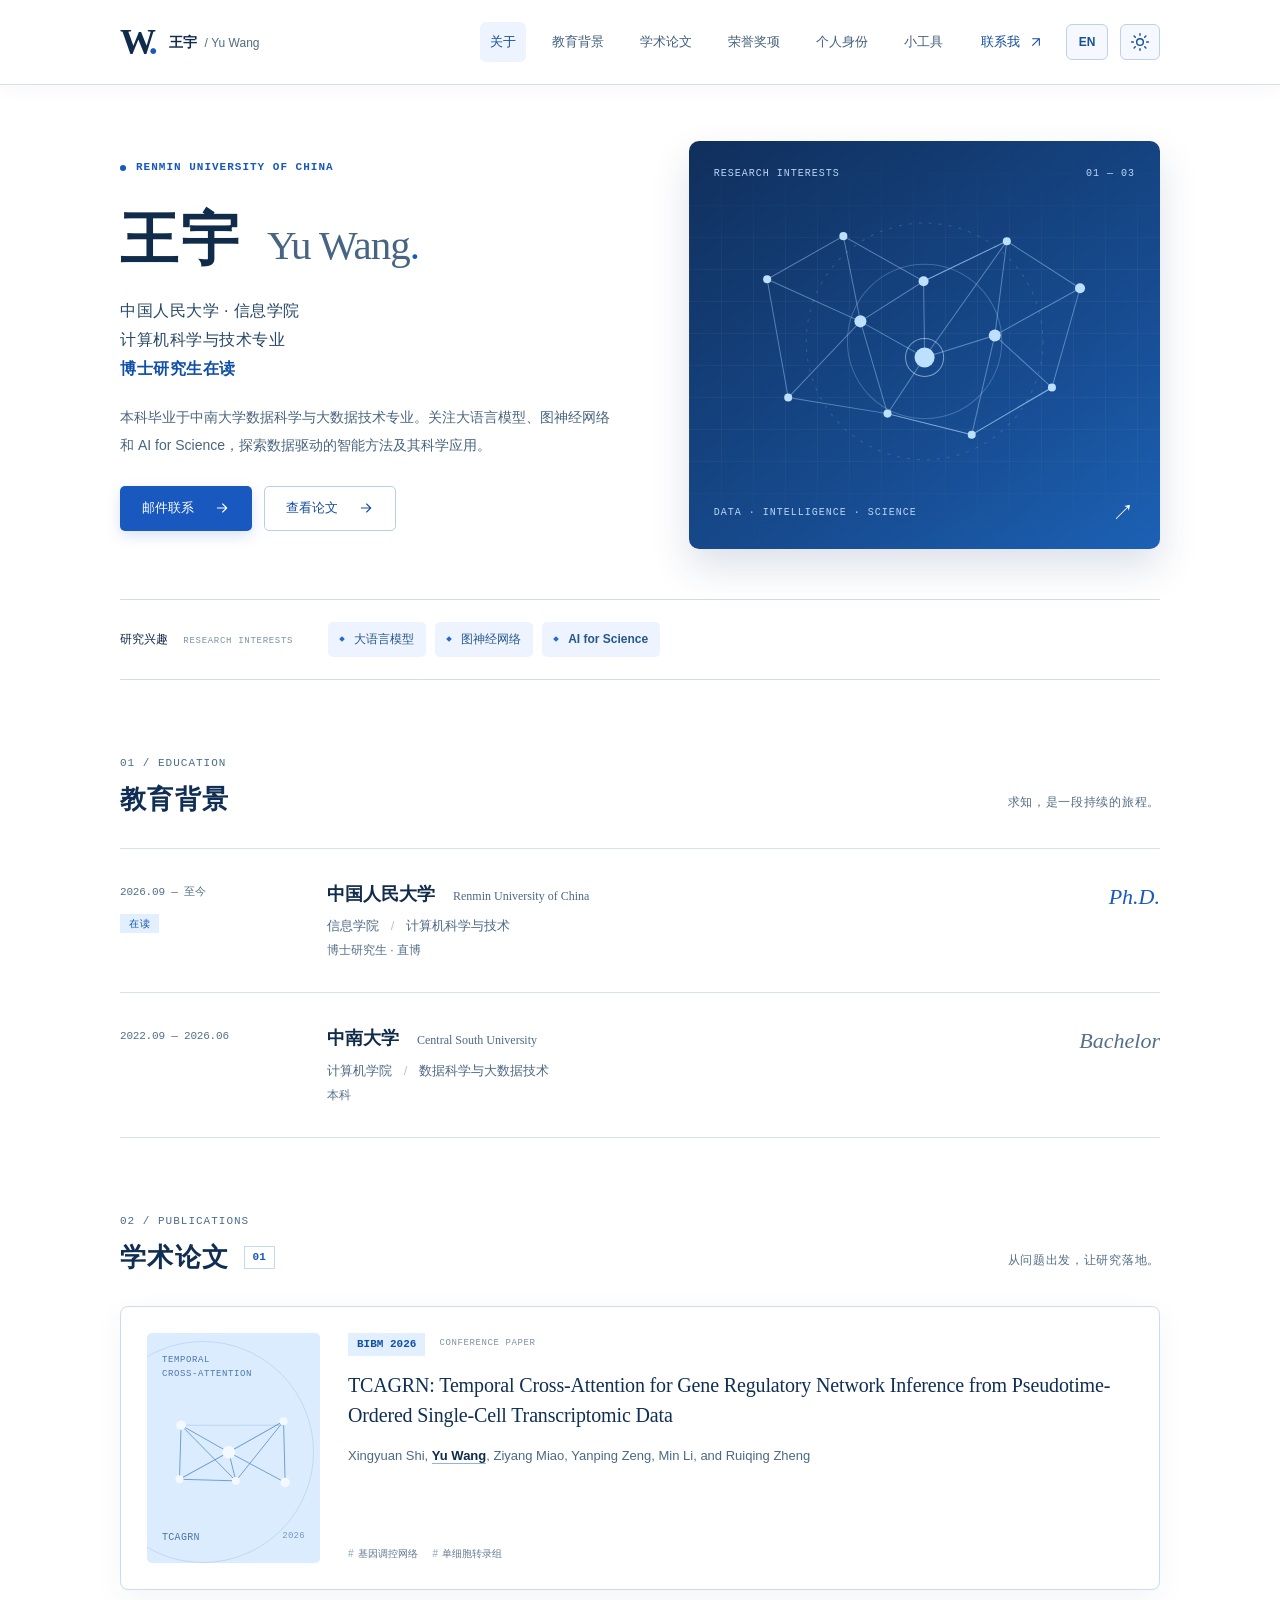
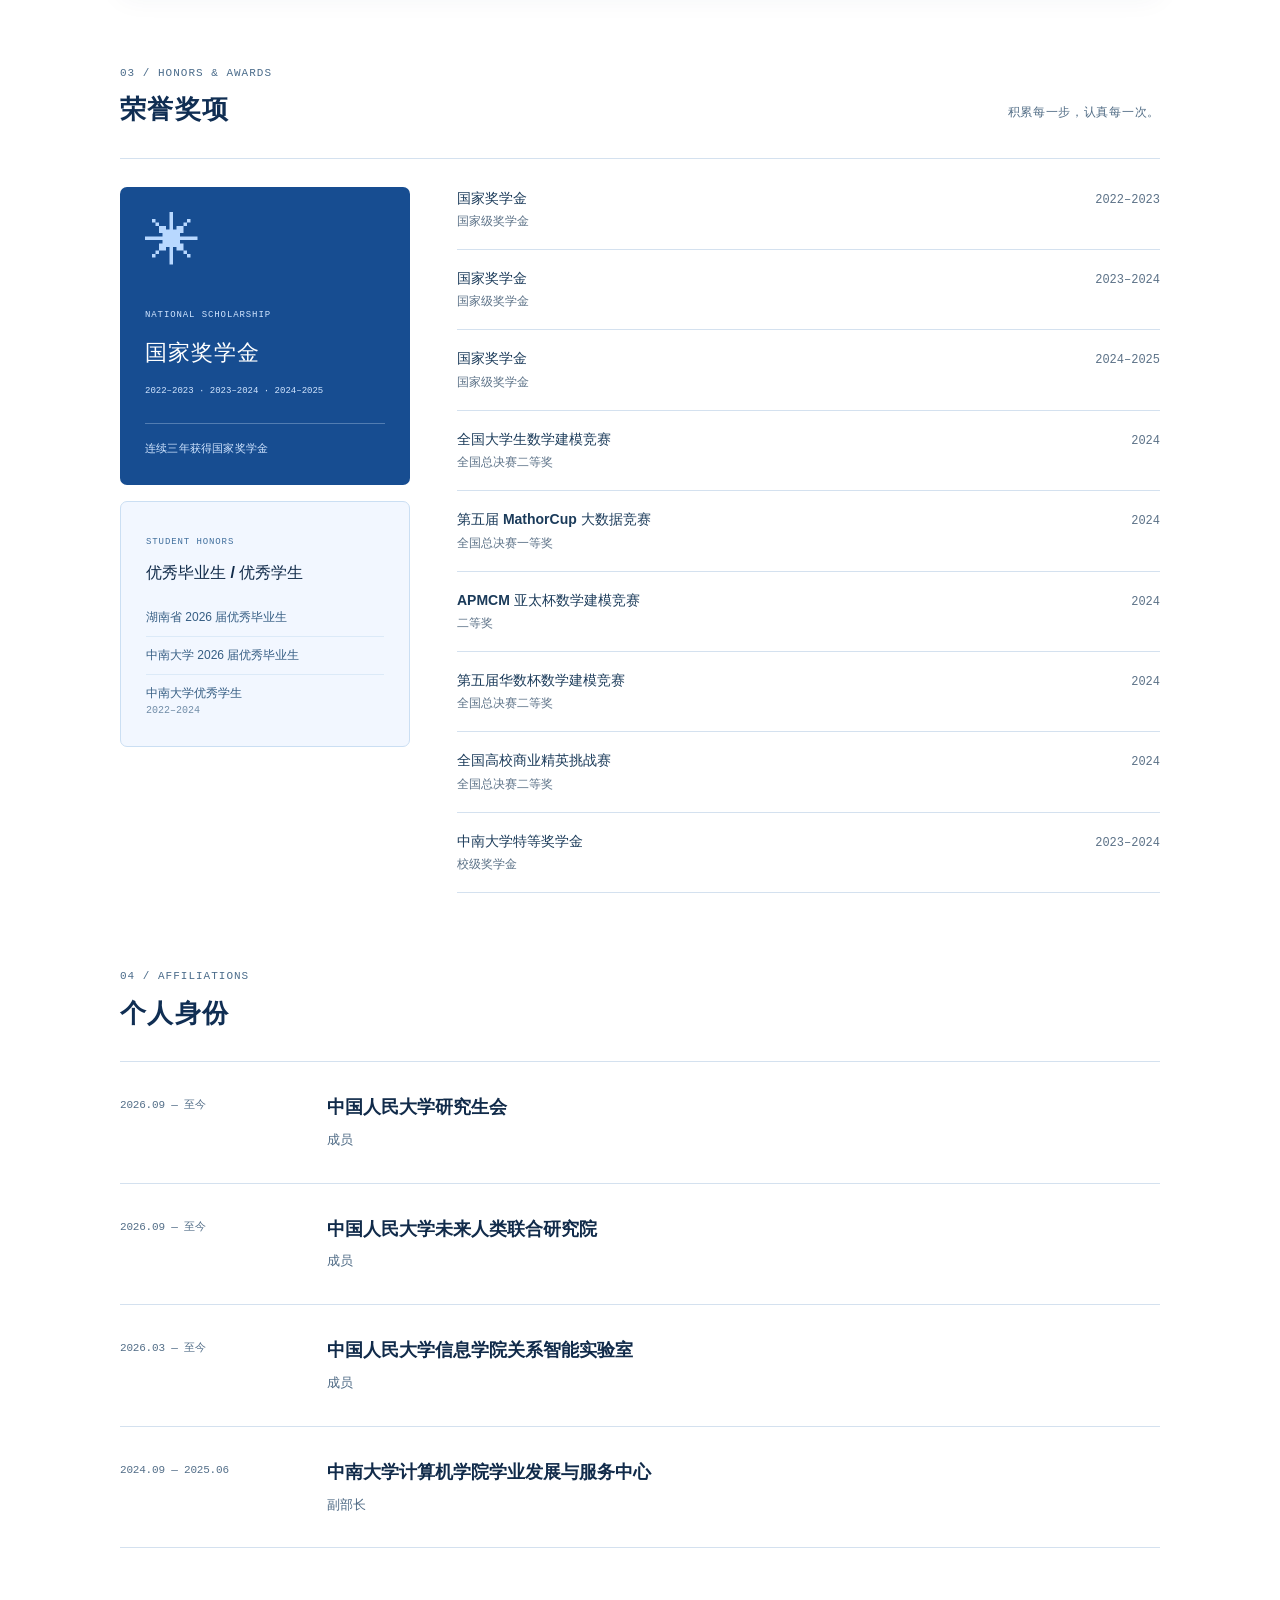
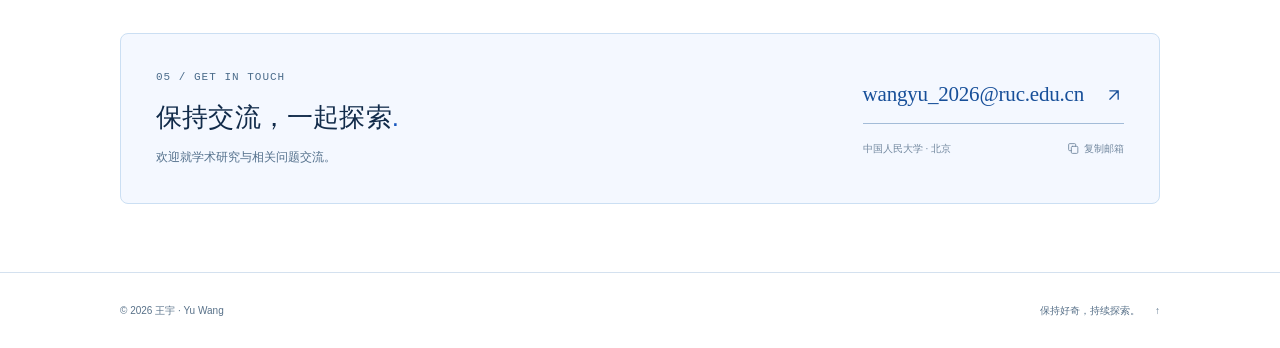
==== index.html @ 7c27cea2 "Use sun icon for appearance menu" ====
<!doctype html>
<html lang="zh-CN">
<head>
  <meta charset="utf-8">
  <meta name="viewport" content="width=device-width, initial-scale=1">
  <meta name="theme-color" content="#ffffff">
  <meta name="description" content="王宇，中国人民大学信息学院计算机科学与技术专业博士研究生在读，本科毕业于中南大学数据科学与大数据技术专业。关注大语言模型、图神经网络和 AI for Science。">
  <meta property="og:type" content="website">
  <meta property="og:title" content="王宇 Yu Wang | 中国人民大学">
  <meta property="og:description" content="中国人民大学信息学院计算机科学与技术专业博士研究生在读 · 大语言模型 · 图神经网络 · AI for Science">
  <meta property="og:url" content="https://xiaoyucoder.github.io/">
  <meta property="og:locale" content="zh_CN">
  <meta name="twitter:card" content="summary">
  <link rel="canonical" href="https://xiaoyucoder.github.io/">
  <link rel="icon" href="/assets/favicon.svg" type="image/svg+xml">
  <link rel="stylesheet" href="/assets/css/main.css?v=20261117-refresh">
  <link rel="stylesheet" href="/assets/css/site-settings.css?v=20261119-sun">
  <link id="site-dark-theme" rel="stylesheet" href="/assets/css/site-dark.css?v=20261119-sun" media="(prefers-color-scheme: dark)">
  <script src="/assets/js/site-theme.js?v=20261119-sun"></script>
  <script src="/assets/js/site-settings.js?v=20261119-affiliations" defer></script>
  <script src="/assets/js/navigation.js" defer></script>
  <script src="/assets/js/main.js?v=20261117-no-bibtex" defer></script>
  <title>王宇 Yu Wang | 中国人民大学</title>
</head>
<body>
  <a class="skip-link" href="#main">跳转到主要内容</a>
  <svg class="icon-definitions" xmlns="http://www.w3.org/2000/svg" aria-hidden="true">
    <symbol id="icon-arrow" viewBox="0 0 24 24"><path d="M5 12h14m-6-6 6 6-6 6"/></symbol>
    <symbol id="icon-external" viewBox="0 0 24 24"><path d="M7 17 17 7M7 7h10v10"/></symbol>
    <symbol id="icon-copy" viewBox="0 0 24 24"><rect x="8" y="8" width="12" height="13" rx="2"/><path d="M16 8V5a2 2 0 0 0-2-2H5a2 2 0 0 0-2 2v9a2 2 0 0 0 2 2h3"/></symbol>
    <symbol id="icon-close" viewBox="0 0 24 24"><path d="m6 6 12 12M6 18 18 6"/></symbol>
  </svg>

  <header class="site-header">
    <div class="header-inner">
      <a class="wordmark" href="#" aria-label="王宇，返回首页"><span class="brand-mark" aria-hidden="true">W<span>.</span></span><span>王宇 <span class="wordmark-en">/ Yu Wang</span></span></a>
      <button class="menu-toggle" aria-label="打开导航" aria-controls="site-nav" aria-expanded="false"><span></span><span></span></button>
      <nav id="site-nav" class="site-nav" aria-label="主导航">
        <a href="#about" aria-current="location">关于</a>
        <a href="#education">教育背景</a>
        <a href="#publications">学术论文</a>
        <a href="#honors">荣誉奖项</a>
        <a href="#affiliations">个人身份</a>
        <a href="/tools/">小工具</a>
        <a class="nav-contact" href="#contact">联系我 <svg class="icon"><use href="#icon-external"/></svg></a>
      </nav>
    </div>
  </header>

  <main id="main" class="page-shell">
    <section id="about" class="hero" aria-labelledby="intro-title">
      <div class="hero-copy">
        <div class="hero-content">
          <p class="eyebrow"><span class="status-dot"></span> RENMIN UNIVERSITY OF CHINA</p>
          <h1 id="intro-title">王宇<span class="name-en" lang="en">Yu Wang<span class="name-period">.</span></span></h1>
          <p class="hero-role">中国人民大学 · 信息学院<br>计算机科学与技术专业<br><strong>博士研究生在读</strong></p>
          <p class="hero-intro">本科毕业于中南大学数据科学与大数据技术专业。关注大语言模型、图神经网络和 AI for Science，探索数据驱动的智能方法及其科学应用。</p>
          <div class="hero-actions">
            <a class="button button-primary" href="mailto:wangyu_2026@ruc.edu.cn">邮件联系 <svg class="icon"><use href="#icon-arrow"/></svg></a>
            <a class="button button-secondary" href="#publications">查看论文 <svg class="icon"><use href="#icon-arrow"/></svg></a>
          </div>
        </div>
        <div class="hero-visual" aria-hidden="true">
          <div class="hero-visual-top"><span>RESEARCH INTERESTS</span><span>01 — 03</span></div>
          <svg class="hero-network" viewBox="0 0 420 300" fill="none">
            <circle cx="210" cy="150" r="118" class="network-ring"/><circle cx="210" cy="150" r="77" class="network-ring network-ring-inner"/>
            <g class="network-lines"><path d="M53 88 129 45 209 90 292 50 365 97 337 196 257 243 173 222 74 206 53 88Z"/><path d="M53 88 146 130 129 45M74 206 146 130 173 222M146 130 209 90 292 50M146 130 210 166 209 90M210 166 292 50 280 144 365 97M210 166 173 222 257 243 280 144M257 243 337 196 280 144 210 166"/></g>
            <g class="network-nodes"><circle cx="53" cy="88" r="4"/><circle cx="129" cy="45" r="4"/><circle cx="209" cy="90" r="5"/><circle cx="292" cy="50" r="4"/><circle cx="365" cy="97" r="5"/><circle cx="337" cy="196" r="4"/><circle cx="257" cy="243" r="4"/><circle cx="173" cy="222" r="4"/><circle cx="74" cy="206" r="4"/><circle cx="146" cy="130" r="6"/><circle cx="280" cy="144" r="6"/><circle cx="210" cy="166" r="10"/></g>
            <circle class="network-pulse" cx="210" cy="166" r="19"/>
          </svg>
          <div class="hero-visual-bottom"><span>DATA · INTELLIGENCE · SCIENCE</span><span>↗</span></div>
        </div>
      </div>
    </section>

    <div class="research-strip" aria-label="研究兴趣">
      <span class="strip-label">研究兴趣 <span>RESEARCH INTERESTS</span></span>
      <ul><li>大语言模型</li><li>图神经网络</li><li>AI for Science</li></ul>
    </div>

    <section id="education" class="content-section" aria-labelledby="education-title">
      <div class="section-heading"><div><span class="section-number">01 / EDUCATION</span><h2 id="education-title">教育背景</h2></div><span class="section-aside">求知，是一段持续的旅程。</span></div>
      <div class="education-list">
        <article class="education-item current-education">
          <div class="education-date"><span>2026.09 — 至今</span><span class="current-tag">在读</span></div>
          <div class="education-detail"><h3>中国人民大学 <span lang="en">Renmin University of China</span></h3><p>信息学院 <span class="inline-separator">/</span> 计算机科学与技术</p><p class="degree">博士研究生 · 直博</p></div>
          <span class="degree-mark" aria-hidden="true">Ph.D.</span>
        </article>
        <article class="education-item">
          <div class="education-date"><span>2022.09 — 2026.06</span></div>
          <div class="education-detail"><h3>中南大学 <span lang="en">Central South University</span></h3><p>计算机学院 <span class="inline-separator">/</span> 数据科学与大数据技术</p><p class="degree">本科</p></div>
          <span class="degree-mark" aria-hidden="true">Bachelor</span>
        </article>
      </div>
    </section>

    <section id="publications" class="content-section publications-section" aria-labelledby="publications-title">
      <div class="section-heading"><div><span class="section-number">02 / PUBLICATIONS</span><h2 id="publications-title">学术论文<span class="heading-count">01</span></h2></div><span class="section-aside">从问题出发，让研究落地。</span></div>
      <article class="publication">
        <div class="paper-art" aria-hidden="true">
          <span class="paper-art-label">TEMPORAL<br>CROSS-ATTENTION</span>
          <svg viewBox="0 0 180 125" fill="none"><g stroke="currentColor" stroke-width="1"><path d="M24 28 84 62 153 23M24 28l69 70 60-75M22 96l62-34 71 38M22 96l71 2M84 62l9 36M153 23l2 77M24 28l-2 68"/><path d="M24 28h129M22 96l131-73" opacity=".3"/></g><g fill="var(--paper-node)"><circle cx="24" cy="28" r="6"/><circle cx="22" cy="96" r="5"/><circle cx="84" cy="62" r="8"/><circle cx="93" cy="98" r="5"/><circle cx="153" cy="23" r="5"/><circle cx="155" cy="100" r="6"/></g></svg>
          <span class="paper-art-footer">TCAGRN <span>2026</span></span>
        </div>
        <div class="paper-content">
          <div class="paper-meta"><span class="venue-badge">BIBM 2026</span><span class="paper-type">CONFERENCE PAPER</span></div>
          <h3 lang="en">TCAGRN: Temporal Cross-Attention for Gene Regulatory Network Inference from Pseudotime-Ordered Single-Cell Transcriptomic Data</h3>
          <p class="paper-authors" lang="en">Xingyuan Shi, <strong>Yu Wang</strong>, Ziyang Miao, Yanping Zeng, Min Li, and Ruiqing Zheng</p>
          <div class="paper-bottom"><div class="paper-topics"><span>基因调控网络</span><span>单细胞转录组</span></div></div>
        </div>
      </article>
    </section>

    <section id="honors" class="content-section" aria-labelledby="honors-title">
      <div class="section-heading"><div><span class="section-number">03 / HONORS &amp; AWARDS</span><h2 id="honors-title">荣誉奖项</h2></div><span class="section-aside">积累每一步，认真每一次。</span></div>
      <div class="honors-layout">
        <div class="honors-cards">
          <div class="scholarship-highlight">
            <span class="highlight-symbol" aria-hidden="true">✳</span><span class="highlight-kicker">NATIONAL SCHOLARSHIP</span><h3>国家奖学金</h3><p>2022–2023 · 2023–2024 · 2024–2025</p><span class="highlight-caption">连续三年获得国家奖学金</span>
          </div>
          <div class="highlight-honors"><span class="highlight-kicker">STUDENT HONORS</span><h3>优秀毕业生 / 优秀学生</h3><ul><li>湖南省 2026 届优秀毕业生</li><li>中南大学 2026 届优秀毕业生</li><li>中南大学优秀学生 <span>2022–2024</span></li></ul></div>
        </div>
        <ul class="honors-list">
          <li><div><h3>国家奖学金</h3><p>国家级奖学金</p></div><time>2022–2023</time></li>
          <li><div><h3>国家奖学金</h3><p>国家级奖学金</p></div><time>2023–2024</time></li>
          <li><div><h3>国家奖学金</h3><p>国家级奖学金</p></div><time>2024–2025</time></li>
          <li><div><h3>全国大学生数学建模竞赛</h3><p>全国总决赛二等奖</p></div><time>2024</time></li>
          <li><div><h3>第五届 MathorCup 大数据竞赛</h3><p>全国总决赛一等奖</p></div><time>2024</time></li>
          <li><div><h3>APMCM 亚太杯数学建模竞赛</h3><p>二等奖</p></div><time>2024</time></li>
          <li><div><h3>第五届华数杯数学建模竞赛</h3><p>全国总决赛二等奖</p></div><time>2024</time></li>
          <li><div><h3>全国高校商业精英挑战赛</h3><p>全国总决赛二等奖</p></div><time>2024</time></li>
          <li><div><h3>中南大学特等奖学金</h3><p>校级奖学金</p></div><time>2023–2024</time></li>
        </ul>
      </div>
    </section>

    <section id="affiliations" class="content-section" aria-labelledby="affiliations-title">
      <div class="section-heading"><div><span class="section-number">04 / AFFILIATIONS</span><h2 id="affiliations-title">个人身份</h2></div></div>
      <ul class="education-list">
        <li class="education-item">
          <div class="education-date">2026.09 — 至今</div>
          <div class="education-detail"><h3>中国人民大学研究生会</h3><p>成员</p></div>
        </li>
        <li class="education-item">
          <div class="education-date">2026.09 — 至今</div>
          <div class="education-detail"><h3>中国人民大学未来人类联合研究院</h3><p>成员</p></div>
        </li>
        <li class="education-item">
          <div class="education-date">2026.03 — 至今</div>
          <div class="education-detail"><h3>中国人民大学信息学院关系智能实验室</h3><p>成员</p></div>
        </li>
        <li class="education-item">
          <div class="education-date">2024.09 — 2025.06</div>
          <div class="education-detail"><h3>中南大学计算机学院学业发展与服务中心</h3><p>副部长</p></div>
        </li>
      </ul>
    </section>

    <section id="contact" class="contact-section" aria-labelledby="contact-title">
      <div class="contact-copy"><span class="section-number">05 / GET IN TOUCH</span><h2 id="contact-title">保持交流，一起探索<span>.</span></h2><p>欢迎就学术研究与相关问题交流。</p></div>
      <div class="contact-details"><a class="contact-email" href="mailto:wangyu_2026@ruc.edu.cn">wangyu_2026@ruc.edu.cn <svg class="icon"><use href="#icon-external"/></svg></a><div class="contact-links"><span>中国人民大学 · 北京</span><button class="copy-email" type="button" hidden><svg class="icon small-icon"><use href="#icon-copy"/></svg><span>复制邮箱</span></button></div></div>
    </section>
  </main>

  <footer class="site-footer"><div class="footer-inner"><span>© 2026 王宇 · Yu Wang</span><a href="#">保持好奇，持续探索。<span aria-hidden="true"> ↑</span></a></div></footer>
  <div class="toast" role="status" aria-live="polite"></div>

</body>
</html>
---- assets/css/main.css ----
@charset "UTF-8";

:root {
  color-scheme: light;
  --background: #ffffff;
  --surface: #ffffff;
  --ink: #17324d;
  --muted: #647b91;
  --line: #dce8f3;
  --accent: #2367b5;
  --accent-soft: #eaf3ff;
  --paper-node: #f4f8ff;
  --sans: -apple-system, BlinkMacSystemFont, "Segoe UI", "PingFang SC", "Hiragino Sans GB", "Microsoft YaHei", sans-serif;
  --serif: Georgia, "Times New Roman", "Songti SC", SimSun, serif;
  --mono: "SFMono-Regular", Consolas, "Liberation Mono", monospace;
}

* { box-sizing: border-box; }
html { scroll-behavior: smooth; scroll-padding-top: 108px; }
body { margin: 0; background: var(--background); color: var(--ink); font-family: var(--sans); font-size: 15px; line-height: 1.75; -webkit-font-smoothing: antialiased; }
body.dialog-open { overflow: hidden; }
::selection { background: #d7eaff; color: var(--ink); }
a { color: inherit; text-decoration: none; }
button { font: inherit; color: inherit; cursor: pointer; }
button, a { -webkit-tap-highlight-color: transparent; }
button { border: 0; background: none; }
button[hidden] { display: none; }
img { display: block; max-width: 100%; }
h1, h2, h3, p, figure { margin: 0; }
ul { margin: 0; padding: 0; list-style: none; }
a:focus-visible, button:focus-visible, pre:focus-visible { outline: 2px solid var(--accent); outline-offset: 5px; }
.icon { width: 20px; height: 20px; flex-shrink: 0; fill: none; stroke: currentColor; stroke-width: 1.6; stroke-linecap: round; stroke-linejoin: round; }
.small-icon { width: 16px; height: 16px; }
.icon-definitions { position: absolute; width: 0; height: 0; overflow: hidden; }
.skip-link { position: fixed; z-index: 20; top: 8px; left: 16px; padding: 8px 16px; background: var(--ink); color: white; transform: translateY(-150%); }
.skip-link:focus { transform: translateY(0); }

/* Navigation */
.site-header { position: sticky; top: 0; z-index: 10; background: rgb(255 255 255 / 96%); border-bottom: 1px solid var(--line); }
.header-inner, .page-shell, .footer-inner { max-width: 1120px; margin: 0 auto; padding-left: 40px; padding-right: 40px; }
.header-inner { height: 84px; display: flex; align-items: center; justify-content: space-between; gap: 28px; }
.wordmark { display: flex; align-items: center; gap: 15px; white-space: nowrap; font-size: 14px; font-weight: 600; }
.brand-mark { font-family: var(--serif); font-size: 36px; font-weight: 700; line-height: 1; letter-spacing: -4px; }
.brand-mark > span { color: var(--accent); }
.wordmark-en { color: var(--muted); margin-left: 4px; font-size: 12px; font-weight: 400; }
.site-nav { display: flex; align-items: center; gap: 29px; }
.site-nav > a { position: relative; padding: 8px 0; font-size: 13px; color: #58718b; transition: color .2s; white-space: nowrap; }
.site-nav > a:hover, .site-nav > a[aria-current] { color: var(--accent); }
.site-nav > a[aria-current]::after { content: ""; position: absolute; width: 4px; height: 4px; border-radius: 50%; background: var(--accent); bottom: 0; left: calc(50% - 2px); }
.site-nav .nav-contact { display: inline-flex; align-items: center; gap: 8px; color: var(--ink); margin-left: 6px; }
.nav-contact .icon { width: 16px; height: 16px; }
.menu-toggle { display: none; }

/* Introduction */
.hero { padding: 74px 0 64px; }
.hero-copy { display: grid; grid-template-columns: minmax(0, 1.1fr) minmax(0, 1fr); column-gap: 65px; }
.hero-copy .eyebrow { grid-column: 1 / -1; }
.hero-copy h1, .hero-copy .hero-role, .hero-copy .hero-actions { grid-column: 1; }
.hero-copy .hero-intro { grid-column: 2; grid-row: 2 / 4; align-self: center; padding-left: 34px; border-left: 2px solid var(--accent-soft); }
.eyebrow { display: flex; align-items: center; gap: 10px; font-family: var(--mono); font-size: 11px; letter-spacing: 1.35px; color: var(--accent); line-height: 1.6; }
.status-dot { height: 6px; width: 6px; border-radius: 50%; background: currentColor; flex-shrink: 0; }
.hero h1 { font-size: 54px; font-weight: 600; letter-spacing: 5px; line-height: 1.2; margin-top: 25px; display: flex; gap: 25px; align-items: baseline; }
.name-en { font-family: var(--serif); font-weight: 400; font-size: 46px; letter-spacing: -1.8px; white-space: nowrap; }
.name-period { color: var(--accent); }
.hero-role { margin-top: 23px; font-size: 17px; letter-spacing: .5px; line-height: 1.9; }
.hero-role strong { font-weight: 500; }
.hero-intro { color: #58718b; font-size: 14px; line-height: 2; margin-top: 22px; }
.hero-actions { display: flex; gap: 28px; align-items: center; margin-top: 30px; }
.button { display: inline-flex; align-items: center; justify-content: center; gap: 24px; min-height: 45px; padding: 11px 21px; font-size: 13px; line-height: 1.5; border: 1px solid transparent; transition: background .2s, transform .2s; }
.button-primary { background: var(--accent); color: white; }
.button-primary:hover { background: #164d8c; transform: translateY(-1px); }
.text-link { display: inline-flex; align-items: center; gap: 9px; font-size: 13px; padding: 6px 0; }
.text-link:hover { color: var(--accent); }
.research-strip { display: flex; align-items: center; gap: 40px; padding: 26px 0; border-top: 1px solid var(--line); border-bottom: 1px solid var(--line); }
.strip-label { font-size: 12px; white-space: nowrap; }
.strip-label > span { font-family: var(--mono); font-size: 9px; color: #7a90a7; letter-spacing: .7px; margin-left: 12px; }
.research-strip ul { display: flex; flex-wrap: wrap; align-items: center; gap: 30px; }
.research-strip li { font-size: 13px; display: flex; align-items: center; gap: 10px; }
.research-strip li::before { content: ""; width: 4px; height: 4px; background: var(--accent); transform: rotate(45deg); }

/* Section structure */
.content-section { padding-top: 75px; }
.section-heading { display: flex; align-items: end; justify-content: space-between; gap: 24px; margin-bottom: 30px; }
.section-number { display: block; font-family: var(--mono); font-size: 10px; letter-spacing: 1px; color: var(--muted); line-height: 1.6; }
.section-heading h2 { display: flex; align-items: center; gap: 14px; font-size: 26px; font-weight: 550; letter-spacing: 1.4px; line-height: 1.4; margin-top: 9px; }
.section-aside { font-size: 11px; letter-spacing: .7px; color: #71879e; padding-bottom: 5px; }
.heading-count { font-family: var(--mono); font-size: 11px; color: var(--accent); letter-spacing: 0; padding: 3px 8px; border: 1px solid #c4daf1; }

/* Education */
.education-list { border-top: 1px solid var(--line); }
.education-item { display: grid; grid-template-columns: 180px 1fr auto; gap: 27px; padding: 31px 0; border-bottom: 1px solid var(--line); }
.education-date { display: flex; gap: 12px; flex-direction: column; align-items: start; padding-top: 3px; font-family: var(--mono); font-size: 11px; color: var(--muted); letter-spacing: -.2px; }
.current-tag { font-family: var(--sans); font-size: 10px; letter-spacing: .6px; background: var(--accent-soft); color: var(--accent); padding: 1px 9px; }
.education-detail h3 { font-size: 18px; font-weight: 600; line-height: 1.6; }
.education-detail h3 > span { display: inline; margin-left: 13px; font-size: 12px; font-family: var(--serif); font-weight: 400; color: #71879e; }
.education-detail > p { margin-top: 7px; font-size: 13px; color: #58718b; }
.inline-separator { margin: 0 8px; color: #b3c5d8; }
.education-detail > .degree { font-size: 12px; color: #71879e; margin-top: 2px; }
.degree-mark { font-family: var(--serif); font-style: italic; color: #7a90a7; font-size: 22px; line-height: 1.4; padding-top: 2px; }
.current-education .degree-mark { color: var(--accent); }

/* Publication */
.publication { display: grid; grid-template-columns: 173px 1fr; background: var(--surface); border: 1px solid var(--line); padding: 26px; gap: 28px; }
.paper-art { display: flex; flex-direction: column; justify-content: space-between; min-height: 230px; padding: 20px 15px 16px; background: #edf5ff; color: #80a8d5; position: relative; overflow: hidden; }
.paper-art::after { content: ""; position: absolute; height: 220px; width: 220px; border: 1px solid rgb(35 103 181 / 15%); border-radius: 50%; top: 8px; left: -55px; }
.paper-art-label { color: #4977aa; font-family: var(--mono); font-size: 9px; line-height: 1.6; letter-spacing: .6px; }
.paper-art svg { width: 100%; margin: 8px 0 13px; }
.paper-art-footer { display: flex; justify-content: space-between; font-family: var(--mono); font-size: 10px; color: #4977aa; letter-spacing: .3px; }
.paper-art-footer > span { font-size: 9px; opacity: .7; }
.paper-content { min-width: 0; display: flex; flex-direction: column; align-items: start; }
.paper-meta { display: flex; align-items: center; gap: 14px; margin-bottom: 14px; }
.venue-badge { padding: 2px 9px; background: var(--accent-soft); color: var(--accent); font-family: var(--mono); font-size: 11px; font-weight: 600; }
.paper-type { font-family: var(--mono); font-size: 9px; letter-spacing: .6px; color: #7a90a7; }
.paper-content h3 { font-family: var(--serif); font-weight: 500; font-size: 20px; line-height: 1.5; letter-spacing: -.15px; }
.paper-authors { font-size: 12px; color: #647b91; line-height: 1.9; margin-top: 14px; }
.paper-authors strong { color: var(--ink); font-weight: 600; border-bottom: 1px solid #8db5e2; }
.paper-bottom { display: flex; flex-wrap: wrap; justify-content: space-between; align-items: center; gap: 12px; width: 100%; margin-top: auto; padding-top: 21px; }
.paper-topics { display: flex; flex-wrap: wrap; gap: 15px; font-size: 10px; color: #647b91; }
.paper-topics > span::before { content: "#"; color: #8aa3bd; margin-right: 4px; }
.citation-trigger { color: var(--accent); font-size: 11px; gap: 5px; }

/* Honors */
.honors-layout { display: grid; grid-template-columns: 290px 1fr; gap: 47px; border-top: 1px solid var(--line); padding-top: 28px; }
.honors-cards { display: grid; align-content: start; gap: 16px; }
.scholarship-highlight { background: #edf5ff; padding: 27px 25px; align-self: start; }
.highlight-symbol { display: block; font-size: 56px; color: var(--accent); line-height: 1; margin-bottom: 29px; }
.highlight-kicker { font-family: var(--mono); font-size: 9px; letter-spacing: .9px; color: #6485a8; }
.scholarship-highlight h3 { font-weight: 550; font-size: 22px; letter-spacing: 1px; margin-top: 9px; }
.scholarship-highlight p { font-family: var(--mono); color: #6485a8; font-size: 9px; margin-top: 12px; white-space: nowrap; }
.highlight-caption { display: block; margin-top: 23px; padding-top: 15px; border-top: 1px solid #cddff2; font-size: 11px; color: #58789a; letter-spacing: .2px; }
.highlight-honors { padding: 24px 25px 18px; border: 1px solid #dceaf8; background: #f7fbff; }
.highlight-honors h3 { margin: 8px 0 14px; font-size: 16px; font-weight: 550; line-height: 1.5; }
.highlight-honors li { padding: 9px 0; font-size: 12px; color: #365e84; line-height: 1.6; }
.highlight-honors li + li { border-top: 1px solid #dceaf8; }
.highlight-honors li span { display: block; font: 10px/1.6 var(--mono); color: #718da8; }
.honors-list > li { display: flex; justify-content: space-between; align-items: start; gap: 18px; padding: 17px 0; border-bottom: 1px solid var(--line); }
.honors-list > li:first-child { padding-top: 0; }
.honors-list h3 { font-size: 13px; font-weight: 500; line-height: 1.6; }
.honors-list p { font-size: 11px; color: #71879e; margin-top: 2px; }
.honors-list time { font-family: var(--mono); font-size: 10px; white-space: nowrap; color: #7a90a7; padding-top: 3px; }

/* Contact and footer */
.contact-section { display: grid; grid-template-columns: 1fr auto; gap: 30px; align-items: center; margin-top: 85px; margin-bottom: 68px; border-top: 1px solid var(--line); padding-top: 48px; }
.contact-copy h2 { font-size: 26px; font-weight: 500; letter-spacing: .2px; margin-top: 11px; line-height: 1.5; }
.contact-copy h2 > span { color: var(--accent); }
.contact-copy p { font-size: 12px; color: #71879e; margin-top: 10px; }
.contact-email { display: flex; align-items: center; justify-content: space-between; gap: 20px; padding-bottom: 10px; border-bottom: 1px solid #a3bcd8; font-family: var(--serif); font-size: 21px; letter-spacing: -.2px; }
.contact-email:hover { color: var(--accent); border-color: var(--accent); }
.contact-links { display: flex; align-items: center; justify-content: space-between; gap: 15px; margin-top: 13px; font-size: 10px; color: #71879e; }
.contact-links a, .copy-email { display: inline-flex; gap: 4px; align-items: center; padding: 3px 0; font-size: 10px; }
.contact-links a:hover, .copy-email:hover { color: var(--accent); }
.contact-links > span { margin-right: auto; }
.contact-links .icon { width: 13px; height: 13px; }
.site-footer { border-top: 1px solid var(--line); }
.footer-inner { display: flex; justify-content: space-between; align-items: center; gap: 20px; min-height: 75px; font-size: 10px; color: #7a90a7; }
.footer-inner > a > span { margin-left: 12px; }
.footer-inner > a:hover { color: var(--accent); }

/* Citation and feedback */
.toast { position: fixed; bottom: 30px; left: 50%; z-index: 30; padding: 11px 21px; background: var(--ink); color: white; font-size: 12px; box-shadow: 0 6px 24px #0002; opacity: 0; transform: translate(-50%, 12px); transition: opacity .2s, transform .2s; pointer-events: none; }
.toast.visible { opacity: 1; transform: translate(-50%, 0); }
dialog { width: min(700px, calc(100vw - 32px)); max-height: calc(100dvh - 48px); padding: 30px; border: 1px solid var(--line); background: var(--background); color: var(--ink); box-shadow: 0 25px 100px #0003; }
dialog::backdrop { background: rgb(23 50 77 / 45%); backdrop-filter: blur(3px); }
.dialog-heading { display: flex; justify-content: space-between; align-items: start; gap: 20px; }
.dialog-heading h2 { font-size: 22px; font-weight: 500; margin-top: 8px; }
.icon-button { padding: 8px; display: inline-flex; }
.icon-button:hover { color: var(--accent); }
dialog pre { padding: 20px; margin: 22px 0; font-family: var(--mono); font-size: 11px; line-height: 1.9; background: #edf5ff; white-space: pre-wrap; overflow-wrap: anywhere; }
.dialog-actions { display: flex; justify-content: end; align-items: center; gap: 16px; flex-wrap: wrap; }
.citation-feedback { font-size: 11px; color: var(--accent); }
.dialog-actions .button { gap: 9px; }

@media (max-width: 1000px) {
  .site-nav { gap: 21px; }
  .hero-copy { column-gap: 35px; }
  .hero h1 { gap: 20px; font-size: 48px; }
  .name-en { font-size: 40px; }
  .education-item { grid-template-columns: 160px 1fr auto; gap: 20px; }
  .education-detail h3 > span { display: block; margin: 2px 0 0; }
  .honors-layout { grid-template-columns: 265px 1fr; gap: 32px; }
  .scholarship-highlight { padding: 25px 20px; }
  .highlight-honors { padding-left: 20px; padding-right: 20px; }
  .contact-section { grid-template-columns: 1fr; gap: 28px; }
  .contact-details { width: fit-content; min-width: 340px; }
}

@media (max-width: 760px) {
  html { scroll-padding-top: 88px; }
  .header-inner, .page-shell, .footer-inner { padding-left: 25px; padding-right: 25px; }
  .header-inner { height: 70px; }
  .wordmark { gap: 12px; }
  .brand-mark { font-size: 31px; }
  .wordmark-en { font-size: 11px; }
  .site-nav { display: none; position: absolute; left: 0; right: 0; top: 70px; padding: 16px 25px 24px; background: var(--background); border-bottom: 1px solid var(--line); box-shadow: 0 15px 18px #00000007; align-items: stretch; gap: 3px; }
  .site-nav.is-open { display: flex; flex-direction: column; }
  .site-nav > a { padding: 10px 0; font-size: 14px; }
  .site-nav > a[aria-current]::after { left: auto; right: 4px; bottom: 20px; }
  .site-nav .nav-contact { margin: 0; }
  .menu-toggle { display: flex; flex-direction: column; justify-content: center; gap: 6px; width: 40px; height: 40px; padding: 8px; }
  .menu-toggle > span { width: 24px; height: 1px; background: var(--ink); transition: transform .2s; }
  .menu-toggle[aria-expanded="true"] > span:first-child { transform: translateY(3.5px) rotate(45deg); }
  .menu-toggle[aria-expanded="true"] > span:last-child { transform: translateY(-3.5px) rotate(-45deg); }
  .hero { padding-top: 52px; padding-bottom: 44px; }
  .hero-copy { display: block; }
  .hero-copy .hero-intro { padding-left: 0; border-left: 0; }
  .hero h1 { gap: 20px; font-size: 43px; margin-top: 23px; }
  .name-en { font-size: 34px; margin-top: 5px; }
  .eyebrow { font-size: 9px; letter-spacing: .6px; }
  .hero-role { font-size: 15px; margin-top: 19px; }
  .hero-intro { font-size: 13px; margin-top: 18px; }
  .desktop-break { display: none; }
  .hero-actions { gap: 19px; margin-top: 24px; }
  .button { min-height: 43px; padding: 10px 17px; gap: 15px; }
  .hero-actions .text-link { font-size: 12px; gap: 6px; }
  .hero-actions .small-icon { display: none; }
  .research-strip { align-items: start; flex-direction: column; gap: 14px; padding: 22px 0; }
  .strip-label > span { font-size: 8px; }
  .research-strip ul { gap: 24px; }
  .research-strip li { font-size: 12px; }
  .content-section { padding-top: 55px; }
  .section-heading { margin-bottom: 23px; }
  .section-heading h2 { font-size: 23px; }
  .section-aside { display: none; }
  .education-item { grid-template-columns: 120px 1fr; gap: 18px; padding: 26px 0; }
  .education-date { font-size: 10px; }
  .education-detail h3 { font-size: 17px; }
  .education-detail h3 > span { font-size: 11px; }
  .education-detail > p { font-size: 12px; }
  .degree-mark { display: none; }
  .publication { grid-template-columns: 1fr; padding: 23px; gap: 0; }
  .paper-art { display: none; }
  .paper-content h3 { font-size: 20px; }
  .paper-authors { font-size: 12px; }
  .paper-bottom { padding-top: 17px; }
  .honors-layout { grid-template-columns: 1fr; gap: 29px; }
  .scholarship-highlight { position: relative; padding: 26px; }
  .highlight-honors { padding: 24px 26px 18px; }
  .highlight-symbol { position: absolute; top: 22px; right: 25px; font-size: 43px; }
  .scholarship-highlight h3 { font-size: 22px; }
  .scholarship-highlight p { font-size: 10px; }
  .highlight-caption { margin-top: 19px; }
  .honors-list > li { padding: 16px 0; }
  .honors-list > li:first-child { padding-top: 0; }
  .contact-section { margin-top: 56px; padding-top: 34px; margin-bottom: 40px; }
  .contact-copy h2 { font-size: 24px; }
  .contact-email { font-size: 20px; }
  .contact-details { width: 100%; min-width: 0; }
  .footer-inner { min-height: 70px; font-size: 9px; }
}

@media (max-width: 460px) {
  .hero { padding-top: 43px; }
  .hero h1 { font-size: 40px; gap: 18px; }
  .name-en { font-size: 31px; }
  .hero-role { font-size: 14px; }
  .hero-intro { font-size: 13px; margin-top: 27px; }
  .hero-actions { flex-wrap: wrap; gap: 13px; }
  .hero-actions .button { font-size: 12px; padding: 10px 13px; gap: 14px; }
  .hero-actions .text-link { font-size: 11px; }
  .hero-actions .text-link > .icon { width: 16px; height: 16px; }
  .research-strip ul { gap: 16px; }
  .research-strip li { gap: 7px; font-size: 11px; }
  .education-item { grid-template-columns: 1fr; gap: 12px; }
  .education-date { flex-direction: row; align-items: center; font-size: 11px; }
  .education-detail h3 > span { display: inline; margin-left: 8px; font-size: 10px; }
  .education-detail > p { font-size: 12px; }
  .publication { padding: 21px 19px; }
  .paper-meta { gap: 10px; }
  .paper-type { font-size: 8px; }
  .paper-content h3 { font-size: 19px; line-height: 1.55; }
  .paper-bottom { row-gap: 9px; }
  .paper-topics { gap: 10px; }
  .honors-list h3 { font-size: 12px; }
  .honors-list time { font-size: 9px; }
  .contact-copy h2 { font-size: 22px; }
  .contact-email { font-size: 18px; gap: 10px; }
  .contact-links { gap: 10px; font-size: 9px; }
  .contact-links a, .copy-email { font-size: 9px; }
  .footer-inner { flex-wrap: wrap; gap: 6px; padding-top: 20px; padding-bottom: 20px; }
  dialog { padding: 22px; }
  dialog pre { font-size: 10px; padding: 15px; }
}

@media (prefers-reduced-motion: reduce) {
  html { scroll-behavior: auto; }
  *, *::before, *::after { transition: none !important; }
}

/* Blue-and-white visual system */
:root { --ink: #112b4a; --muted: #526b83; --line: #d4e1ef; --accent: #1858bf; --accent-soft: #e8f1ff; }
.site-header { background: rgb(255 255 255 / 97%); box-shadow: 0 3px 20px rgb(14 46 85 / 4%); }
.site-nav { gap: 16px; }
.site-nav > a { padding: 9px 10px; border-radius: 6px; color: #415f7c; transition: color .2s, background .2s; }
.site-nav > a:hover, .site-nav > a[aria-current] { color: #124b9e; background: #edf4ff; }
.site-nav > a[aria-current]::after { display: none; }
.site-nav .nav-contact { margin-left: 2px; color: #124b9e; }
.hero { padding: 56px 0 50px; }
.hero-copy { display: grid; grid-template-columns: minmax(0, 1.05fr) minmax(0, .95fr); align-items: stretch; gap: 48px; }
.hero-content { min-width: 0; padding: 18px 0; }
.hero-content .eyebrow { font-size: 11px; font-weight: 600; letter-spacing: 1px; }
.hero h1 { margin-top: 27px; font-size: 58px; letter-spacing: 3px; }
.name-en { font-size: 41px; color: #476582; letter-spacing: -1px; }
.hero-role { margin-top: 24px; color: #264766; font-size: 16px; line-height: 1.8; }
.hero-role strong { color: #104fa9; font-weight: 650; }
.hero-copy .hero-intro { padding: 0; border: 0; margin-top: 19px; color: #49657e; font-size: 14px; line-height: 2; max-width: 490px; }
.hero-actions { margin-top: 27px; gap: 12px; flex-wrap: wrap; }
.button { border-radius: 5px; font-weight: 550; transition: background .2s, color .2s, border-color .2s, transform .2s, box-shadow .2s; }
.button-primary { background: #1858bf; box-shadow: 0 5px 14px rgb(24 88 191 / 17%); }
.button-primary:hover { background: #0e4194; box-shadow: 0 7px 18px rgb(24 88 191 / 23%); }
.button-secondary { color: #174e9b; background: #fff; border-color: #b8cee9; }
.button-secondary:hover { background: #edf4ff; border-color: #7fa9dc; transform: translateY(-1px); }
.hero-actions .button { gap: 20px; }
.hero-actions .button .icon { width: 16px; height: 16px; transition: transform .2s; }
.hero-actions .button:hover .icon { transform: translateX(3px); }
.hero-visual { position: relative; display: flex; flex-direction: column; justify-content: space-between; min-height: 390px; overflow: hidden; padding: 25px; border-radius: 10px; color: #dceaff; background: linear-gradient(145deg, #102f5c 0%, #174c91 65%, #1c61b5 100%); box-shadow: 0 18px 38px rgb(18 54 105 / 15%); }
.hero-visual::before { content: ""; position: absolute; inset: 0; background-image: linear-gradient(rgb(255 255 255 / 4%) 1px, transparent 1px), linear-gradient(90deg, rgb(255 255 255 / 4%) 1px, transparent 1px); background-size: 32px 32px; mask-image: linear-gradient(transparent, #000 30%, #000 75%, transparent); }
.hero-visual-top, .hero-visual-bottom { position: relative; z-index: 1; display: flex; justify-content: space-between; align-items: center; gap: 10px; font: 10px/1.5 var(--mono); letter-spacing: 1px; color: #b9d5f5; }
.hero-visual-bottom > span:last-child { font: 22px/1 var(--sans); color: #fff; }
.hero-network { position: relative; z-index: 1; width: 100%; max-height: 310px; margin: auto; }
.network-ring { stroke: #a7ccf4; stroke-opacity: .2; stroke-dasharray: 3 7; }
.network-ring-inner { stroke-opacity: .3; stroke-dasharray: none; }
.network-lines { stroke: #a9d3ff; stroke-width: 1; stroke-opacity: .45; }
.network-nodes { fill: #bde0ff; }
.network-pulse { stroke: #d0e9ff; stroke-opacity: .55; transform-origin: 210px 166px; animation: network-breathe 4s ease-in-out infinite; }
@keyframes network-breathe { 0%, 100% { transform: scale(.85); opacity: .5; } 50% { transform: scale(1.25); opacity: 1; } }
.research-strip { gap: 35px; padding: 22px 0; border-color: #cdddec; }
.research-strip ul { gap: 9px; }
.research-strip li { padding: 7px 12px; color: #25578c; background: #edf4ff; border-radius: 5px; font-size: 12px; font-weight: 550; }
.research-strip li::before { background: #2469ce; }
.section-number { color: #4b6c8b; font-size: 11px; }
.section-heading h2 { color: #102e53; font-weight: 650; }
.section-aside { color: #526d86; font-size: 12px; }
.education-item { transition: background .2s, padding .2s; }
.education-item:hover { background: #f6faff; padding-left: 12px; padding-right: 12px; }
.education-date, .education-detail > .degree, .degree-mark { color: #546f89; }
.education-detail > p, .education-detail h3 > span { color: #4d6984; }
.current-tag, .venue-badge { color: #1250a8; background: #e2efff; }
.publication { border-color: #cbdced; border-radius: 8px; box-shadow: 0 8px 28px rgb(16 52 100 / 5%); transition: border-color .2s, box-shadow .2s; }
.publication:hover { border-color: #92b8e4; box-shadow: 0 12px 32px rgb(16 52 100 / 10%); }
.paper-art { border-radius: 5px; background: #dcecff; color: #528ccc; }
.paper-content h3 { color: #102f55; }
.paper-authors { color: #4c6984; font-size: 13px; }
.citation-trigger { color: #1254b1; font-size: 12px; font-weight: 600; }
.scholarship-highlight { border-radius: 7px; background: #174d91; color: white; }
.scholarship-highlight .highlight-symbol { color: #b8d8ff; }
.scholarship-highlight .highlight-kicker, .scholarship-highlight p, .scholarship-highlight .highlight-caption { color: #d1e5ff; }
.scholarship-highlight .highlight-caption { border-color: rgb(218 235 255 / 30%); }
.highlight-honors { border-color: #cbdff3; border-radius: 7px; background: #f2f7ff; }
.highlight-honors .highlight-kicker { color: #416f9d; }
.honors-list h3 { color: #1b3b5a; font-size: 14px; font-weight: 550; }
.honors-list p, .honors-list time { color: #5b7187; font-size: 12px; }
.contact-section { padding: 35px; border: 1px solid #cbdff3; border-radius: 8px; background: #f4f8ff; }
.contact-copy p { color: #526f8b; }
.contact-email { color: #174f99; }
.site-footer, .footer-inner { color: #587189; }

@media (max-width: 1000px) {
  .site-nav { gap: 4px; }
  .site-nav > a { padding-left: 7px; padding-right: 7px; }
  .hero-copy { gap: 28px; }
  .hero h1 { font-size: 50px; gap: 16px; }
  .name-en { font-size: 35px; }
  .hero-visual { min-height: 360px; }
}
@media (max-width: 760px) {
  .site-nav { gap: 3px; }
  .site-nav > a { padding: 10px 12px; }
  .hero { padding: 40px 0 34px; }
  .hero-copy { grid-template-columns: 1fr; gap: 28px; }
  .hero-content { padding: 0; }
  .hero h1 { margin-top: 22px; font-size: 43px; }
  .name-en { font-size: 33px; }
  .hero-role { font-size: 15px; }
  .hero-copy .hero-intro { font-size: 13px; }
  .hero-visual { min-height: 265px; padding: 20px; }
  .hero-network { max-height: 220px; }
  .research-strip { gap: 12px; }
  .research-strip ul { gap: 8px; }
  .research-strip li { font-size: 11px; }
  .contact-section { padding: 25px; }
}
@media (max-width: 460px) {
  .hero h1 { font-size: 39px; gap: 14px; }
  .name-en { font-size: 30px; }
  .hero-visual { min-height: 240px; }
  .hero-actions .button { font-size: 12px; gap: 12px; }
  .research-strip li { padding: 6px 9px; }
  .honors-list h3 { font-size: 13px; }
}
@media (prefers-reduced-motion: reduce) { .network-pulse { animation: none; } }
---- assets/css/site-settings.css ----
.header-inner { gap: 12px; }
.wordmark { order: 0; margin-right: auto; }
.site-nav { order: 1; }
.language-switch { order: 2; flex: 0 0 auto; min-width: 42px; min-height: 36px; padding: 6px 9px; border: 1px solid #bdd1e8; border-radius: 6px; color: #174f99; background: #f5f9ff; font-size: 12px; font-weight: 700; line-height: 1; }
.language-switch:hover { background: #e6f0ff; border-color: #80a8d6; }
.theme-setting { order:3; position:relative; display:grid; place-items:center; flex:0 0 auto; width:40px; height:36px; border:1px solid #bdd1e8; border-radius:6px; color:#174f99; background:#f5f9ff; }
.theme-setting:hover { background:#e6f0ff; border-color:#80a8d6; }
.theme-setting:has(select:focus-visible) { outline:2px solid var(--accent); outline-offset:3px; }
.theme-icon { display:flex; pointer-events:none; }
.theme-icon svg { width:20px; height:20px; }
.theme-setting select { position:absolute; inset:0; width:100%; height:100%; opacity:0; cursor:pointer; }
.menu-toggle { order: 4; }
html[lang="en"] .wordmark-en, html[lang="en"] .education-detail h3 > span[lang="en"] { display: none; }
html[lang="en"] .hero h1 { letter-spacing: 0; }
html[lang="en"] .hero h1 > .name-en { display: none; }
html[lang="en"] .site-nav { gap: 2px; }
html[lang="en"] .site-nav > a { padding-left: 7px; padding-right: 7px; }
@media(max-width:760px) {
  .header-inner { gap: 8px; }
  .language-switch { margin-left: auto; }
  .wordmark { margin-right: 0; }
}
@media(max-width:460px) { .wordmark-en { display:none; } }
@media (min-width:761px) and (max-width:960px) {
  .site-nav { display:none; position:absolute; left:0; right:0; top:84px; padding:16px 40px 24px; background:var(--background); border-bottom:1px solid var(--line); box-shadow:0 15px 18px #00000015; align-items:stretch; gap:3px; }
  .site-nav.is-open { display:flex; flex-direction:column; }
  .site-nav > a { padding:10px 12px; font-size:14px; }
  .menu-toggle { display:flex; flex-direction:column; justify-content:center; gap:6px; width:40px; height:40px; padding:8px; }
  .menu-toggle > span { width:24px; height:1px; background:var(--ink); transition:transform .2s; }
  .menu-toggle[aria-expanded="true"] > span:first-child { transform:translateY(3.5px) rotate(45deg); }
  .menu-toggle[aria-expanded="true"] > span:last-child { transform:translateY(-3.5px) rotate(-45deg); }
}
---- assets/css/site-dark.css ----
:root { color-scheme: dark; --background:#0b1525; --surface:#142439; --ink:#e4efff; --muted:#aec3d9; --line:#304760; --accent:#85baff; --accent-soft:#1a3454; --paper-node:#cce5ff; }
  body { background:var(--background); color:var(--ink); }
  .site-header { background:rgb(12 25 42 / 97%); border-color:#304760; }
  .site-nav > a, .site-nav .nav-contact { color:#c1d7ee; }
  .site-nav > a:hover, .site-nav > a[aria-current] { color:#e8f3ff; background:#203c5d; }
  .language-switch { color:#d4e8ff; border-color:#4b7096; background:#1a304a; }
  .language-switch:hover { background:#2c5078; }
  .theme-setting { color:#d4e8ff; border-color:#4b7096; background:#1a304a; }
  .theme-setting:hover { background:#2c5078; }
  .hero-role, .hero-copy .hero-intro, .name-en, .education-detail > p, .education-detail h3 > span, .education-date, .education-detail > .degree, .degree-mark, .section-aside, .paper-authors, .honors-list p, .honors-list time, .contact-copy p, .contact-links, .footer-inner { color:#adc4da; }
  .section-heading h2, .paper-content h3, .honors-list h3, .contact-copy h2, .form-section-title h2, .tool-card-content h2 { color:#e4efff; }
  .hero-role strong, .contact-email, .section-number { color:#a7cfff; }
  .education-item:hover, .tool-card:hover, .example-card:hover { background:#1a3049; }
  .research-strip, .education-list, .education-item, .honors-layout, .site-footer { border-color:var(--line); }
  .research-strip li, .current-tag, .venue-badge, .tool-card-tags > span { color:#cae0fb; background:#1c3b5e; }
  .publication, .tool-card, .example-card { background:#142439; border-color:#35536f; }
  .paper-art { background:#203e60; color:#9bc9ff; }
  .paper-art-label, .paper-art-footer, .paper-topics { color:#bbd8f6; }
  .highlight-honors, .contact-section { background:#162a42; border-color:#35536f; }
  .highlight-honors li, .highlight-honors .highlight-kicker { color:#bdd4eb; border-color:#35536f; }
  .button-secondary { color:#d7e9ff; background:#1b3452; border-color:#52769a; }
  .button-secondary:hover { color:#fff; background:#2b4f77; }
  .tool-card-icon { color:#abd0ff; background:#203f64; }
  .calculator-tabs { background:#102137; border-color:#35536f; }
  .calculator-tabs > button { color:#bbcee1; }
  .calculator-tabs > button:hover, .calculator-tabs > button[aria-selected="true"] { color:#e3f0ff; background:#23476e; }
  .preset-row > button, .city-filter button, .city-chip { color:#d0e5fb; border-color:#4a7199; background:#142941; }
  .preset-row > button:hover, .city-chip:hover, .city-filter button:hover { color:#fff; background:#264d75; }
  .input-unit, .search-input { background:#102138; border-color:#52769a; }
  .input-unit > input, .search-input input { color:#eff7ff; }
  .input-unit > input:disabled { background:#23364d; color:#a4b8cc; }
  .input-unit > span, .field > small, .calculation-assumption, .calculator-note, .field-footnote, .children-switch small, .formula-caption, .formula-line { color:#b3cbe2; }
  .calculation-result, .rate-summary, .scope-note, .controls, .city-detail, .city-group, .reading-list { background:#172e49; border-color:#365c80; }
  .calculation-result h2, .result-breakdown dd, .form-section-title h2, .formula-card h3, .city-detail h2, .city-group h3, .reading-list h3 { color:#e2efff; }
  .result-explanation, .result-breakdown dt, .detail-intro, .detail-ratio span, .detail-stats dt, .detail-note, .city-list-head p:last-child, .method-grid p, .source-line, .reading-list p, .scope-note p, .scope-note strong, .controls > p, .area-switch legend, .chart-caption, .chart-kicker, .chart-hint { color:#bdd2e7; }
  .detail-stats dd, .city-list-head h2, .explorer-heading h2, .methodology h2, .explorer-heading p:last-child, .search-wrap > label { color:#e1edfb; }
  .chart-top strong, .detail-kicker { color:#a9d1fb; }
  .detail-ratio strong, .result-summary, .rate-summary strong, .model-badge strong { color:#9cc9ff; }
  .detail-ratio .detail-quadrant { color:#d9eaff; background:#274c73; }
  .plot-layout, .city-detail { border-color:#365c80; }
  .plot-column { background:#102239; }
  .q-0 { fill:#203b59; }.q-1 { fill:#25496e; }.q-2 { fill:#182d45; }.q-3 { fill:#1b3d58; }
  .grid-line { stroke:#7192b2; opacity:.4; }.reference-line { stroke:#a1caff; }
  .axis-label, .axis-title, .quadrant-label, .point-label { fill:#d3e5f9; }.point-label { stroke:#14283f; }
  .city-point.is-selected .point-label { fill:#fff; }.city-point.is-selected .point-dot { fill:#d3e9ff; stroke:#1556a3; }
  .legend-item, .legend-1, .legend-2, .legend-3 { color:#deedfc; background:#234361; }.legend-item strong { color:#d7eaff; }
  .area-switch span { color:#d0e5fb; border-color:#4a7199; background:#142941; }
  .area-switch input:checked + span, .city-chip[aria-pressed="true"], .city-filter button[aria-pressed="true"] { color:#fff; background:#2768bc; }
  .detail-links a, .source-line a, .reading-list a, .result-settings-link { color:#a8d1ff; }
  .empty-search, .model-notice { color:#d5eaff; background:#1b3858; }
  @media(max-width:760px) { .site-nav { background:#102137; } }
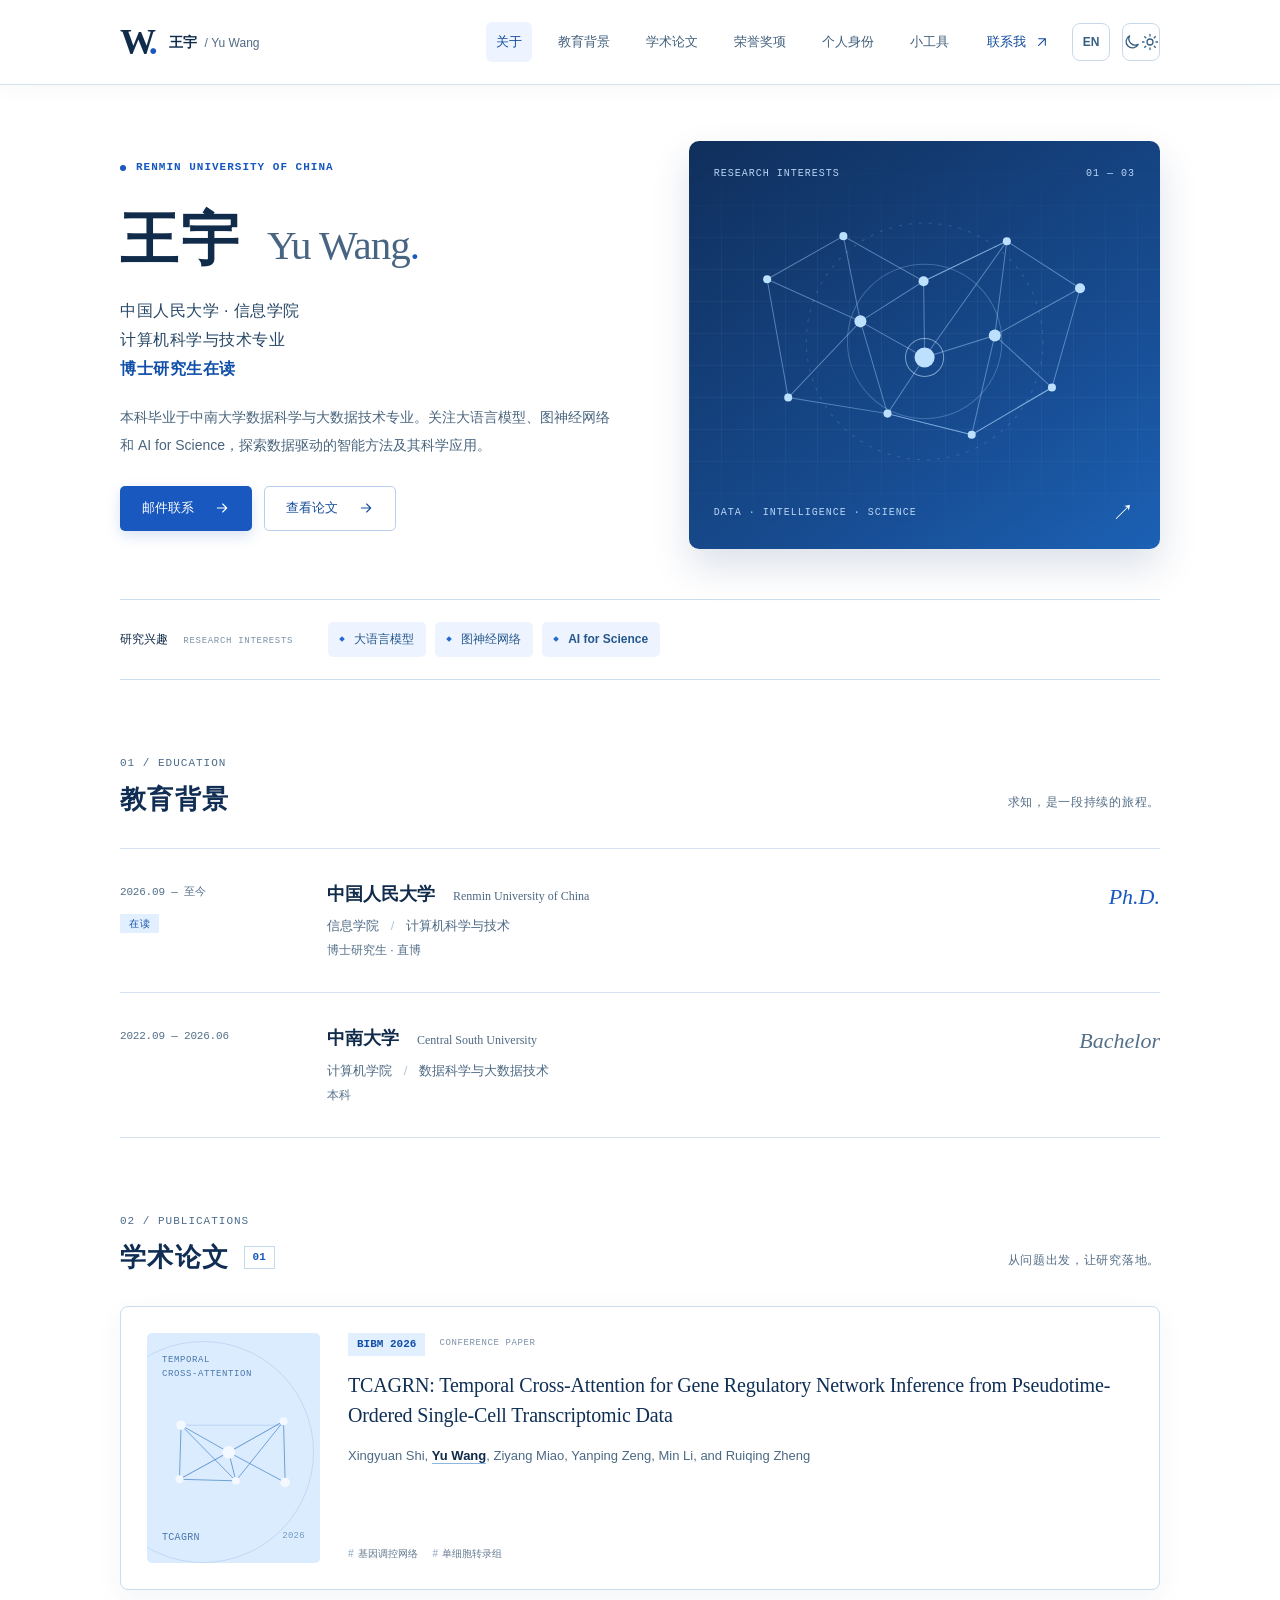
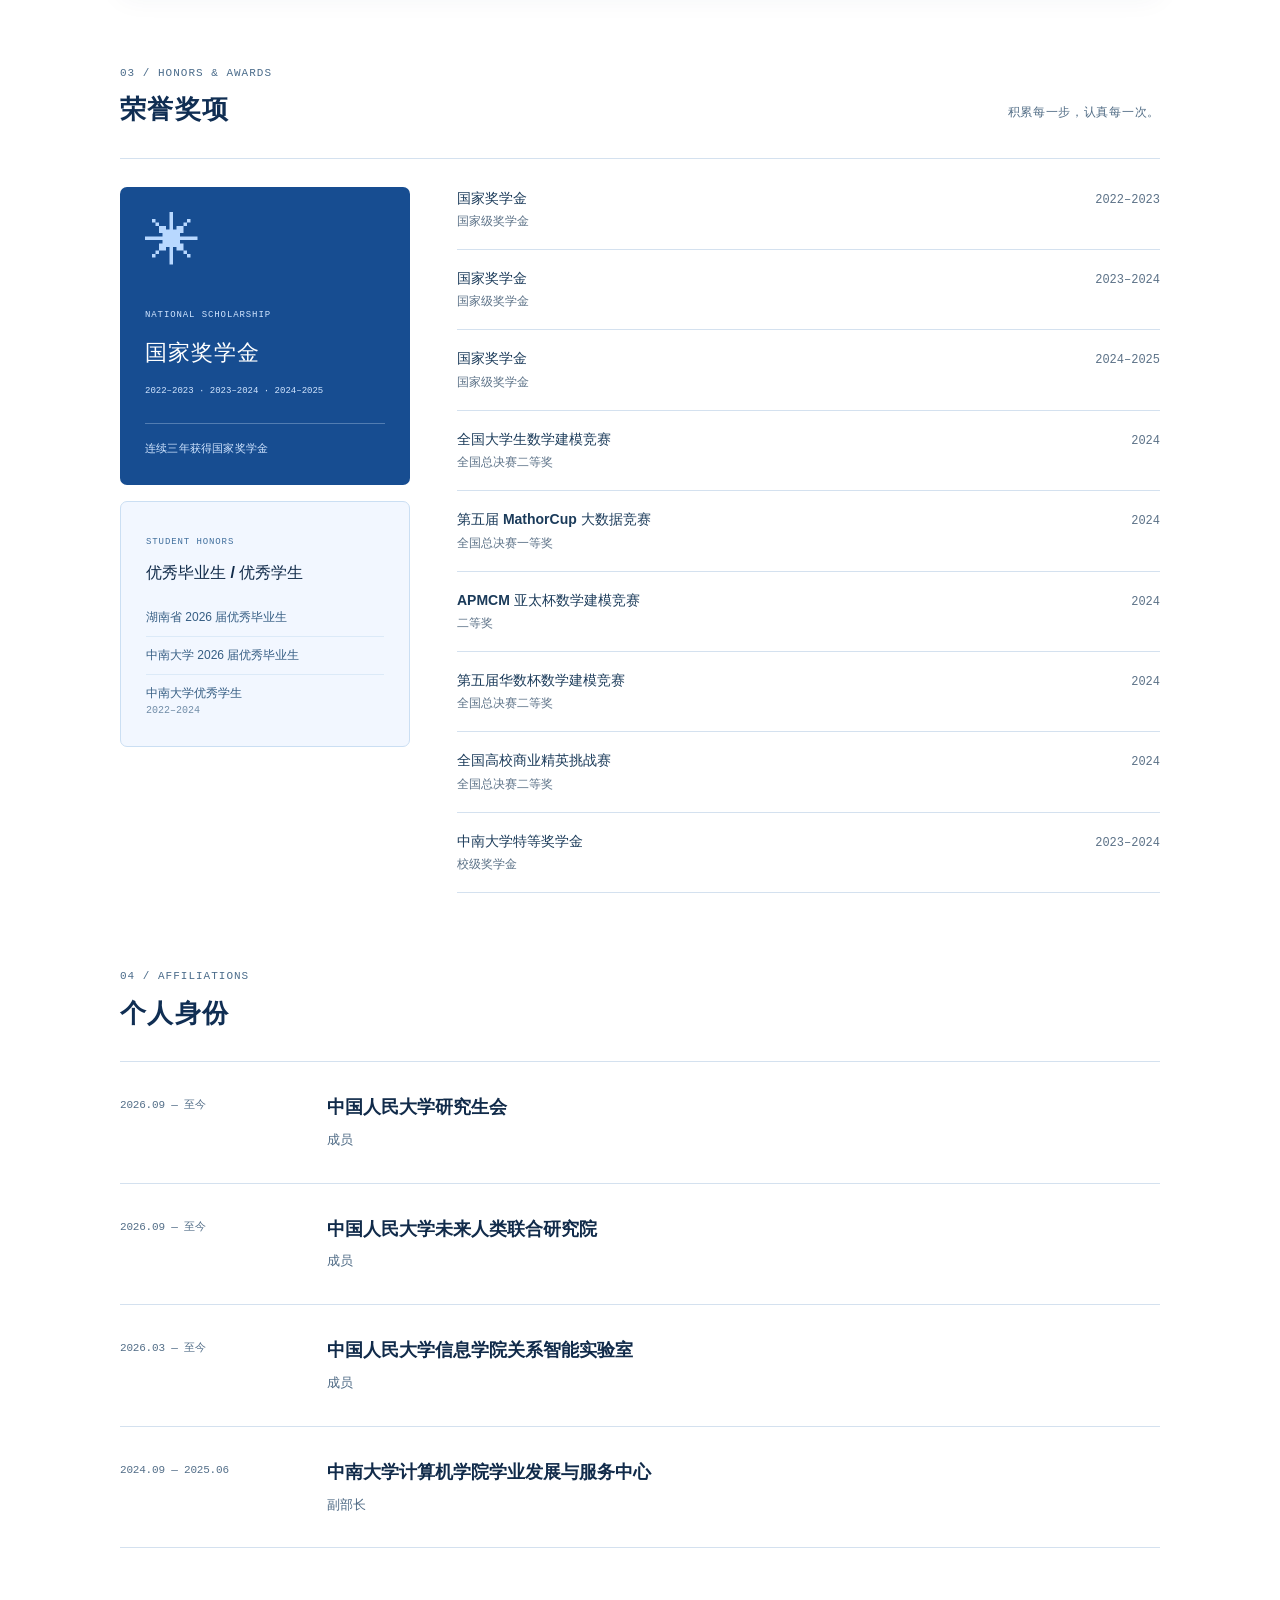
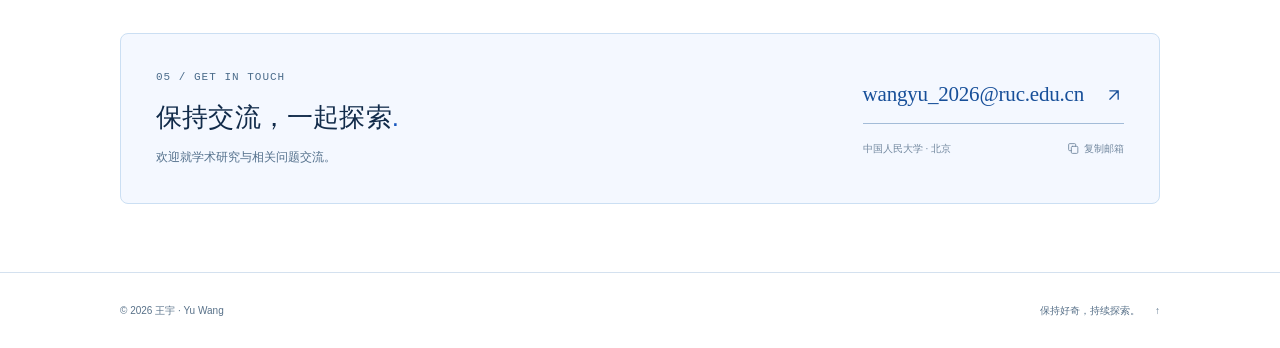
==== commit b442797e: "Simplify language and appearance controls" ====
--- a/index.html
+++ b/index.html
@@ -14,10 +14,10 @@
   <link rel="canonical" href="https://xiaoyucoder.github.io/">
   <link rel="icon" href="/assets/favicon.svg" type="image/svg+xml">
   <link rel="stylesheet" href="/assets/css/main.css?v=20261117-refresh">
-  <link rel="stylesheet" href="/assets/css/site-settings.css?v=20261119-sun">
-  <link id="site-dark-theme" rel="stylesheet" href="/assets/css/site-dark.css?v=20261119-sun" media="(prefers-color-scheme: dark)">
-  <script src="/assets/js/site-theme.js?v=20261119-sun"></script>
-  <script src="/assets/js/site-settings.js?v=20261119-affiliations" defer></script>
+  <link rel="stylesheet" href="/assets/css/site-settings.css?v=20261119-appearance">
+  <link id="site-dark-theme" rel="stylesheet" href="/assets/css/site-dark.css?v=20261119-appearance" media="not all">
+  <script src="/assets/js/site-theme.js?v=20261119-appearance"></script>
+  <script src="/assets/js/site-settings.js?v=20261119-appearance" defer></script>
   <script src="/assets/js/navigation.js" defer></script>
   <script src="/assets/js/main.js?v=20261117-no-bibtex" defer></script>
   <title>王宇 Yu Wang | 中国人民大学</title>
--- a/assets/css/site-settings.css
+++ b/assets/css/site-settings.css
@@ -1,14 +1,13 @@
 .header-inner { gap: 12px; }
 .wordmark { order: 0; margin-right: auto; }
 .site-nav { order: 1; }
-.language-switch { order: 2; flex: 0 0 auto; min-width: 42px; min-height: 36px; padding: 6px 9px; border: 1px solid #bdd1e8; border-radius: 6px; color: #174f99; background: #f5f9ff; font-size: 12px; font-weight: 700; line-height: 1; }
-.language-switch:hover { background: #e6f0ff; border-color: #80a8d6; }
-.theme-setting { order:3; position:relative; display:grid; place-items:center; flex:0 0 auto; width:40px; height:36px; border:1px solid #bdd1e8; border-radius:6px; color:#174f99; background:#f5f9ff; }
-.theme-setting:hover { background:#e6f0ff; border-color:#80a8d6; }
-.theme-setting:has(select:focus-visible) { outline:2px solid var(--accent); outline-offset:3px; }
-.theme-icon { display:flex; pointer-events:none; }
-.theme-icon svg { width:20px; height:20px; }
-.theme-setting select { position:absolute; inset:0; width:100%; height:100%; opacity:0; cursor:pointer; }
+.language-switch, .theme-trigger { display:inline-flex; align-items:center; justify-content:center; flex:0 0 auto; width:38px; height:38px; padding:0; border:1px solid #c8d8e9; border-radius:8px; color:#355e83; background:transparent; transition:color .2s,background .2s,border-color .2s; }
+.language-switch { order:2; font-size:12px; font-weight:700; line-height:1; }
+.language-switch:hover, .theme-trigger:hover { color:#124b9e; background:#edf4ff; border-color:#91b3d7; }
+.language-switch:focus-visible, .theme-trigger:focus-visible { outline:2px solid var(--accent); outline-offset:2px; }
+.theme-setting { order:3; position:relative; flex:0 0 auto; }
+.theme-trigger svg { width:18px; height:18px; }
+.theme-trigger svg[hidden] { display:none; }
 .menu-toggle { order: 4; }
 html[lang="en"] .wordmark-en, html[lang="en"] .education-detail h3 > span[lang="en"] { display: none; }
 html[lang="en"] .hero h1 { letter-spacing: 0; }
--- a/assets/css/site-dark.css
+++ b/assets/css/site-dark.css
@@ -3,10 +3,8 @@
   .site-header { background:rgb(12 25 42 / 97%); border-color:#304760; }
   .site-nav > a, .site-nav .nav-contact { color:#c1d7ee; }
   .site-nav > a:hover, .site-nav > a[aria-current] { color:#e8f3ff; background:#203c5d; }
-  .language-switch { color:#d4e8ff; border-color:#4b7096; background:#1a304a; }
-  .language-switch:hover { background:#2c5078; }
-  .theme-setting { color:#d4e8ff; border-color:#4b7096; background:#1a304a; }
-  .theme-setting:hover { background:#2c5078; }
+  .language-switch, .theme-trigger { color:#c9ddf2; border-color:#4b6783; background:transparent; }
+  .language-switch:hover, .theme-trigger:hover { color:#fff; background:#233e5c; border-color:#8aa9c9; }
   .hero-role, .hero-copy .hero-intro, .name-en, .education-detail > p, .education-detail h3 > span, .education-date, .education-detail > .degree, .degree-mark, .section-aside, .paper-authors, .honors-list p, .honors-list time, .contact-copy p, .contact-links, .footer-inner { color:#adc4da; }
   .section-heading h2, .paper-content h3, .honors-list h3, .contact-copy h2, .form-section-title h2, .tool-card-content h2 { color:#e4efff; }
   .hero-role strong, .contact-email, .section-number { color:#a7cfff; }
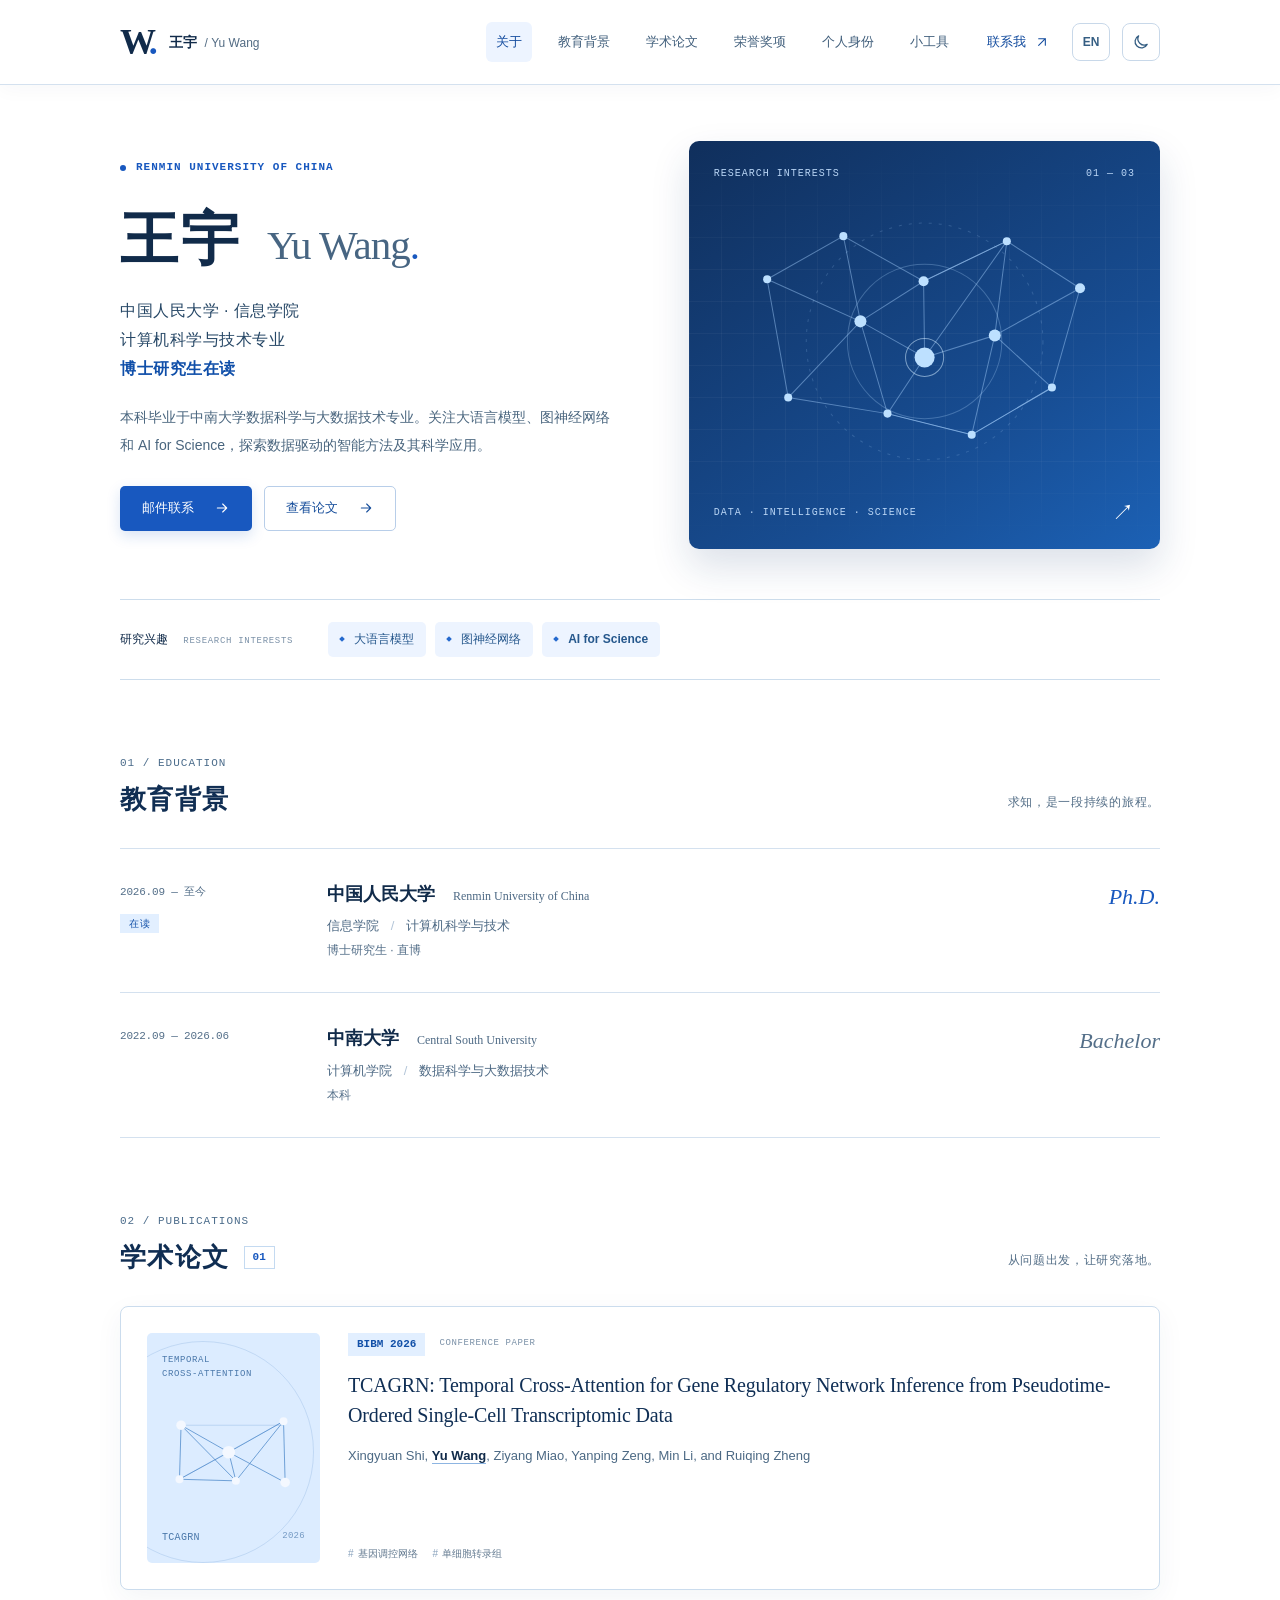
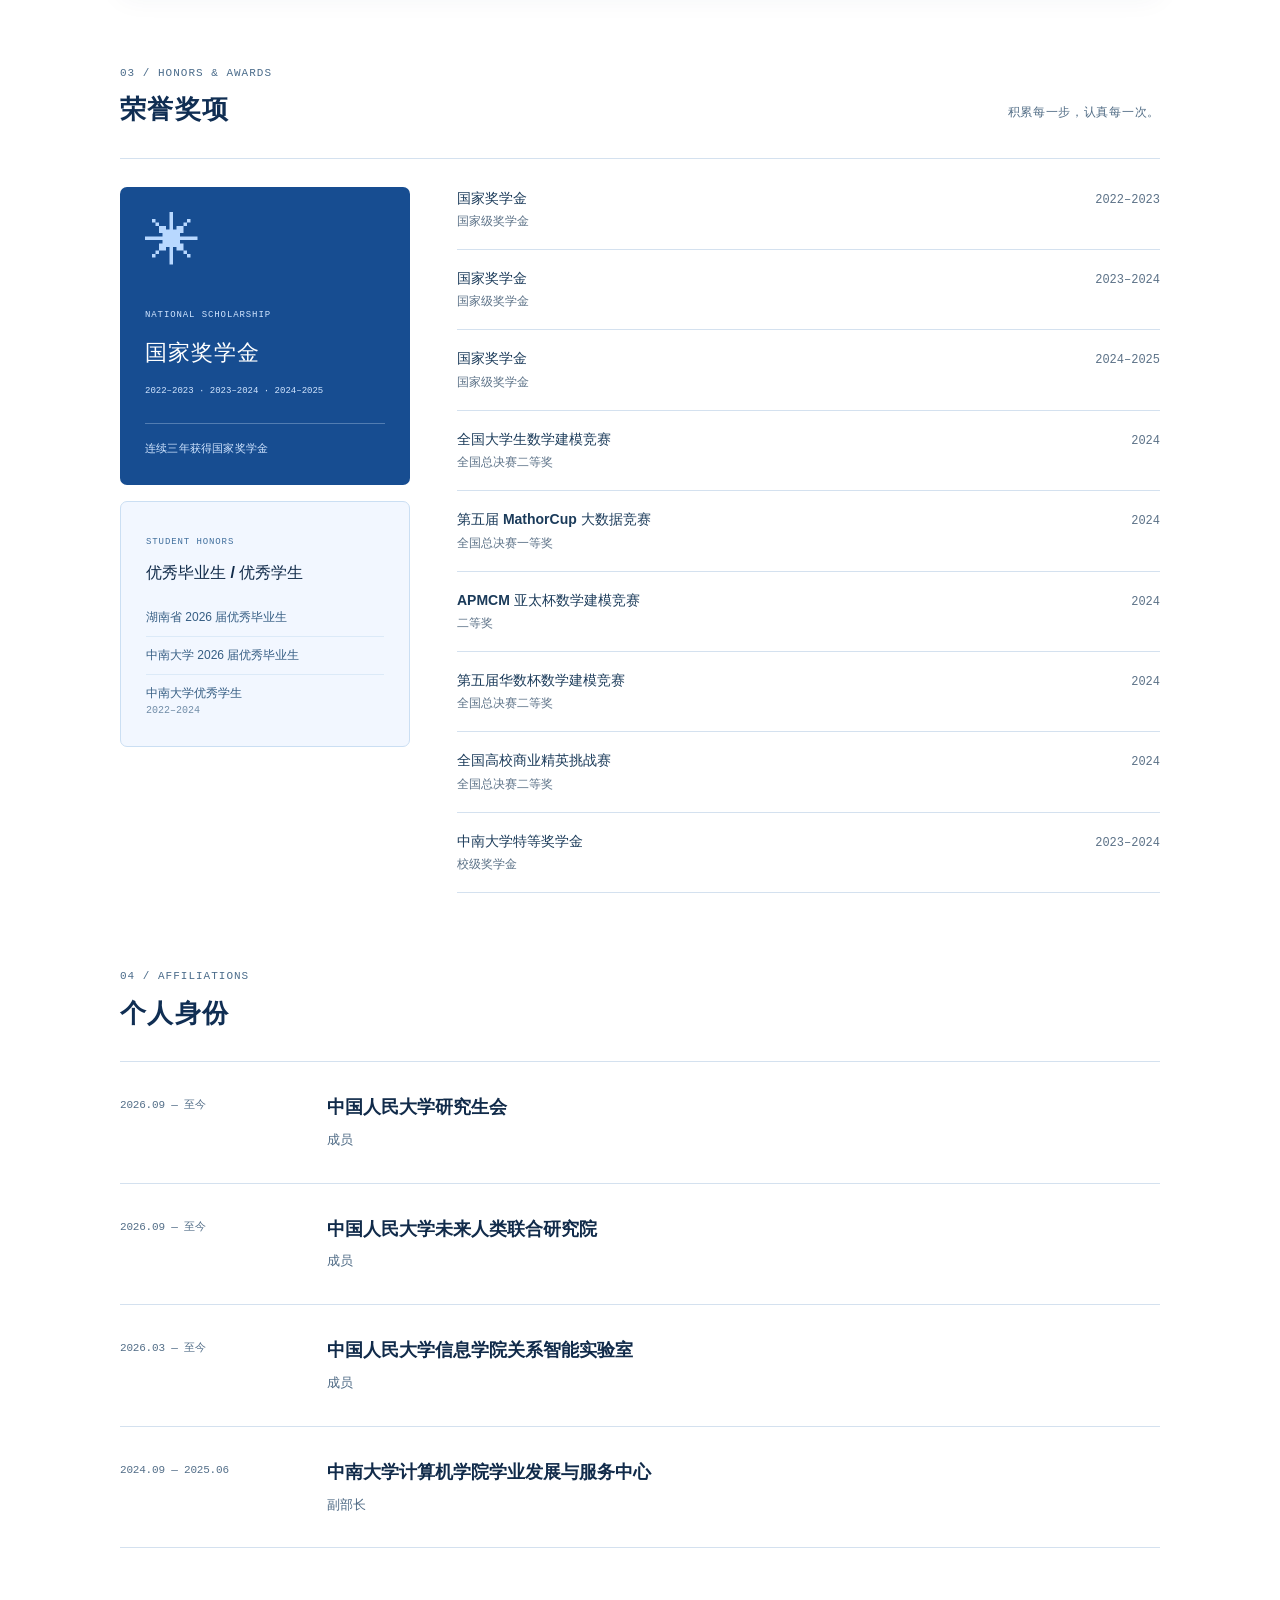
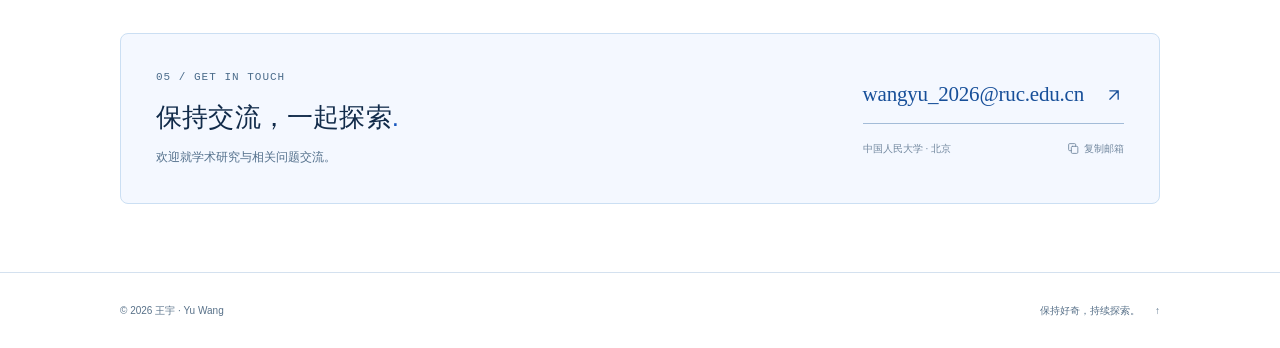
==== commit 0bb387b2: "Show one theme icon at a time" ====
--- a/index.html
+++ b/index.html
@@ -17,7 +17,7 @@
   <link rel="stylesheet" href="/assets/css/site-settings.css?v=20261119-appearance">
   <link id="site-dark-theme" rel="stylesheet" href="/assets/css/site-dark.css?v=20261119-appearance" media="not all">
   <script src="/assets/js/site-theme.js?v=20261119-appearance"></script>
-  <script src="/assets/js/site-settings.js?v=20261119-appearance" defer></script>
+  <script src="/assets/js/site-settings.js?v=20261119-icons" defer></script>
   <script src="/assets/js/navigation.js" defer></script>
   <script src="/assets/js/main.js?v=20261117-no-bibtex" defer></script>
   <title>王宇 Yu Wang | 中国人民大学</title>
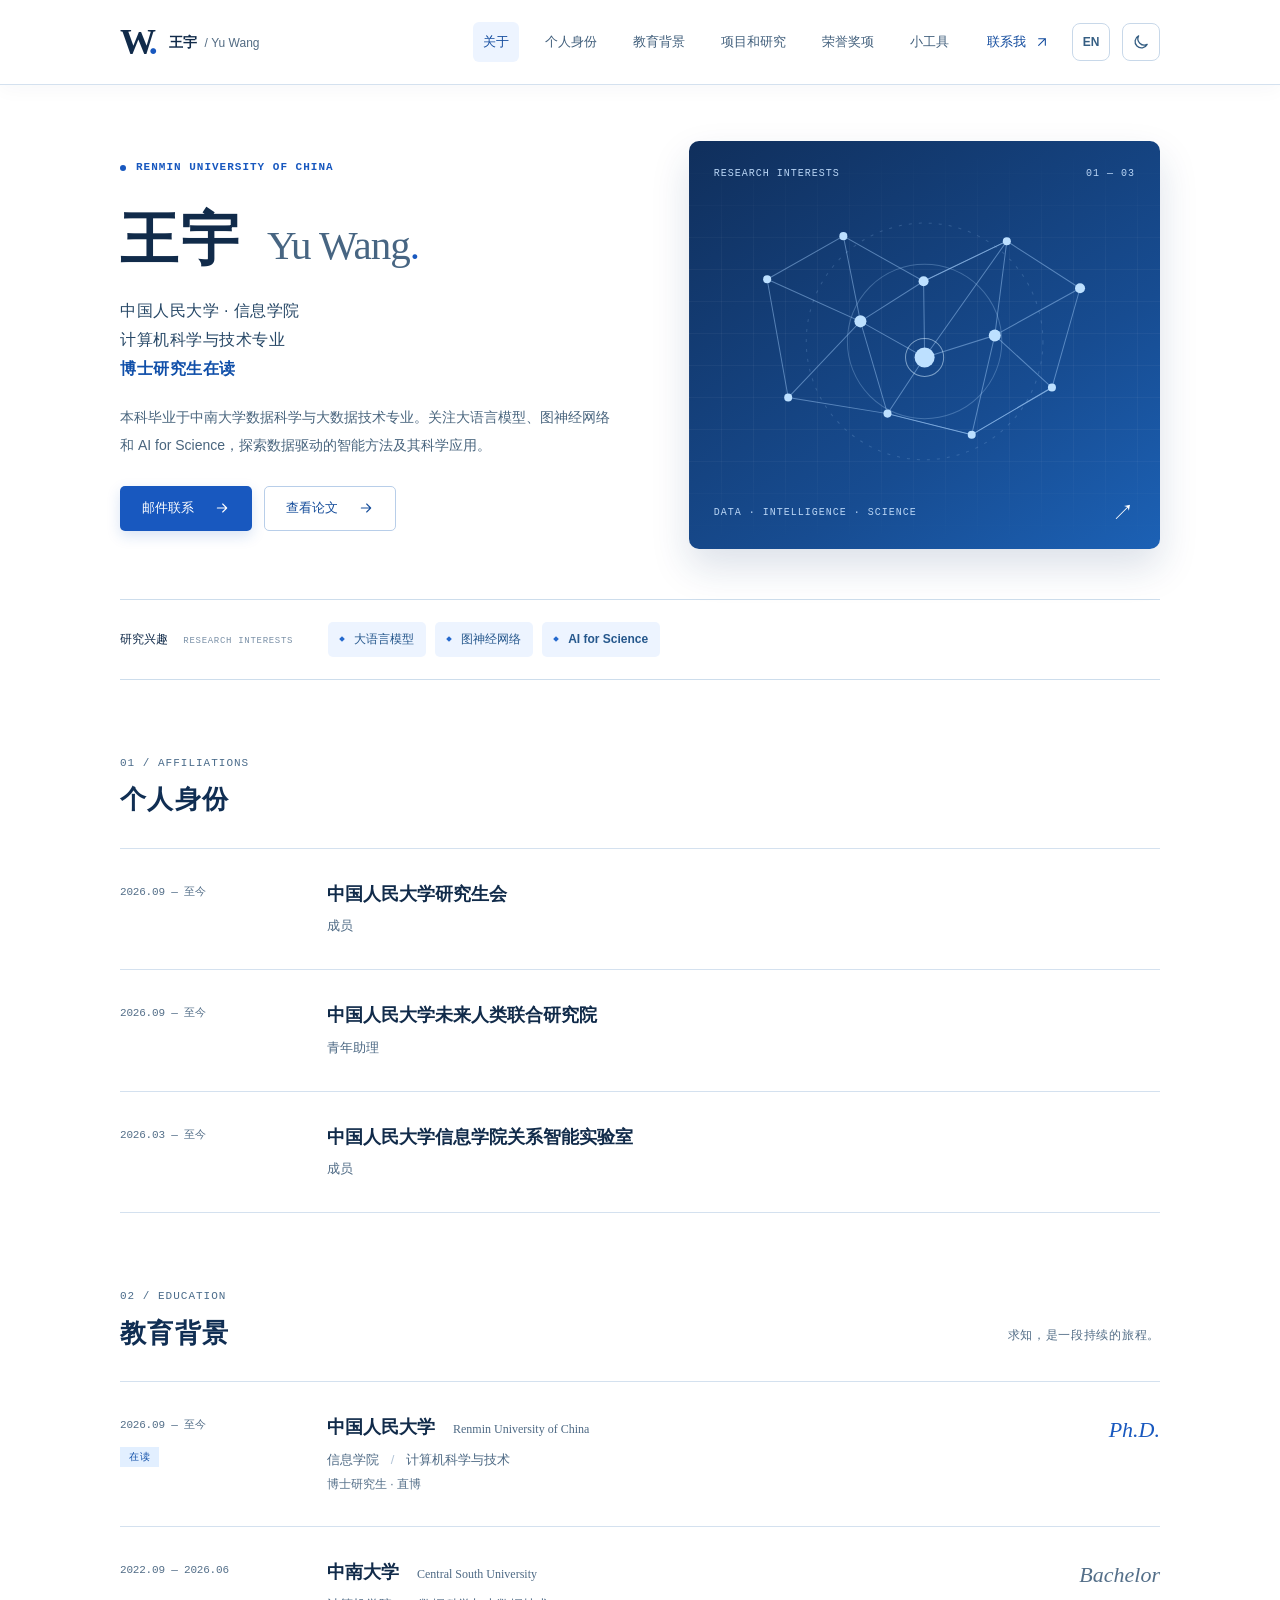
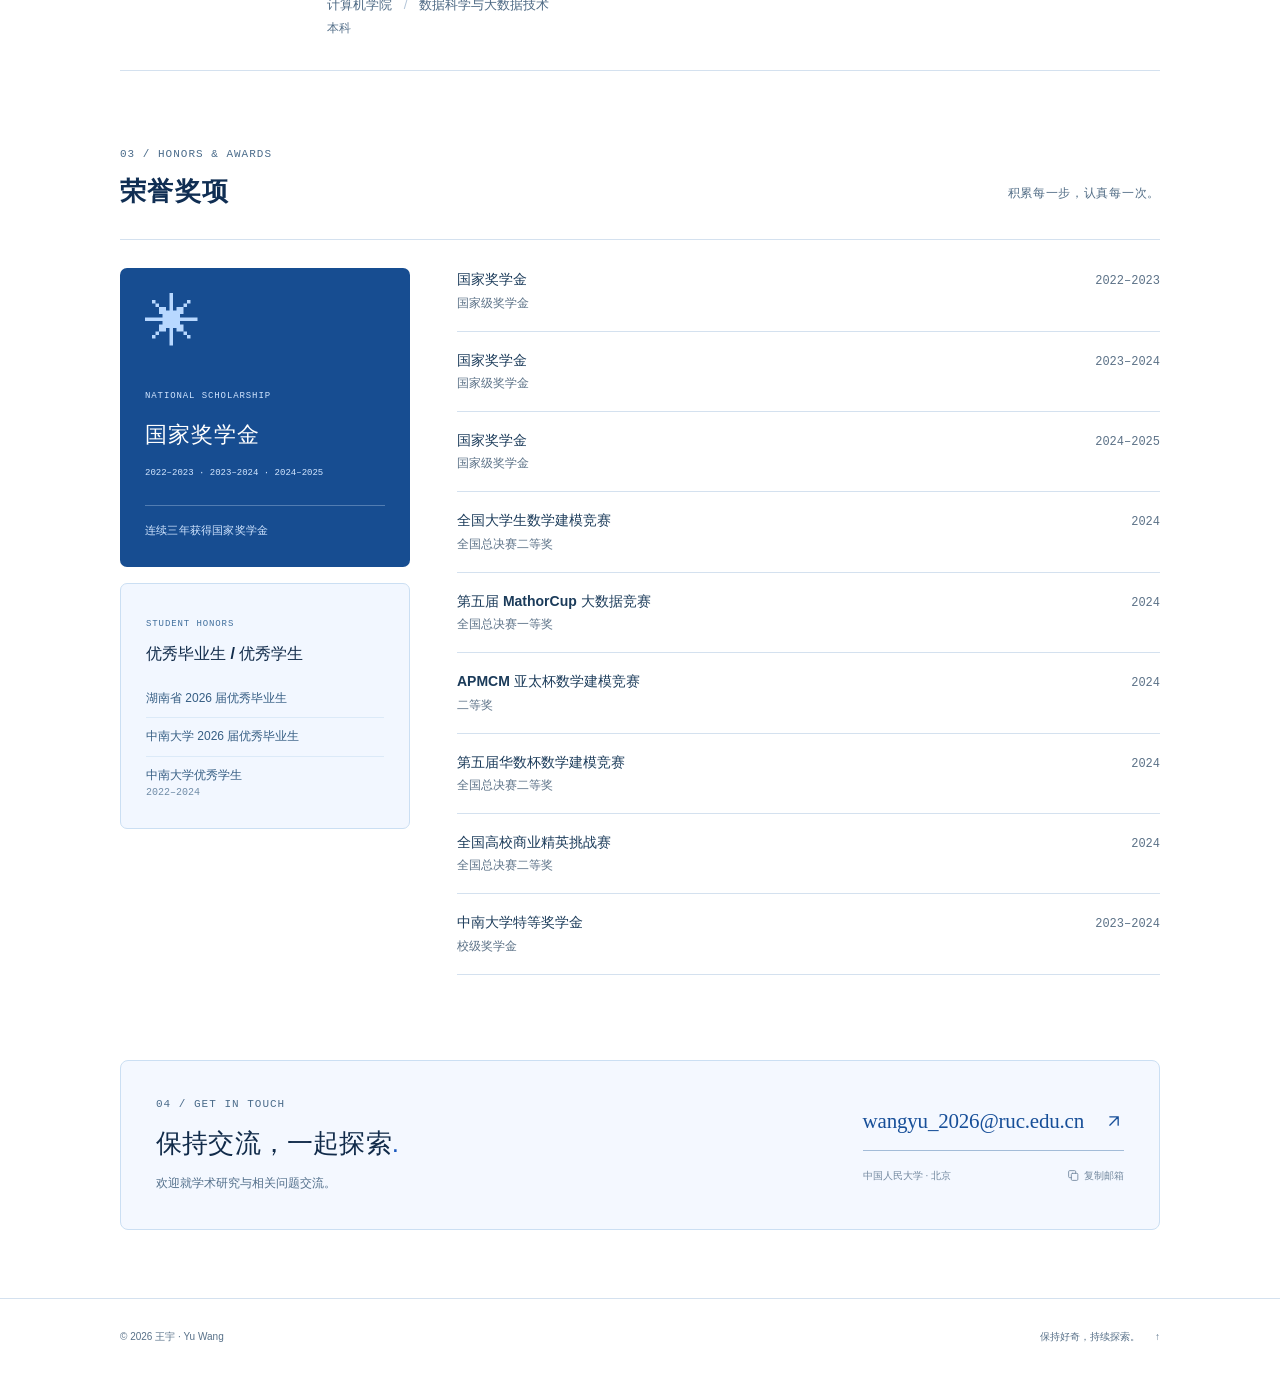
==== commit 2bb784cc: "Move projects and research to a dedicated page" ====
--- a/index.html
+++ b/index.html
@@ -17,7 +17,7 @@
   <link rel="stylesheet" href="/assets/css/site-settings.css?v=20261119-appearance">
   <link id="site-dark-theme" rel="stylesheet" href="/assets/css/site-dark.css?v=20261119-appearance" media="not all">
   <script src="/assets/js/site-theme.js?v=20261119-appearance"></script>
-  <script src="/assets/js/site-settings.js?v=20261119-icons" defer></script>
+  <script src="/assets/js/site-settings.js?v=20261119-projects-research" defer></script>
   <script src="/assets/js/navigation.js" defer></script>
   <script src="/assets/js/main.js?v=20261117-no-bibtex" defer></script>
   <title>王宇 Yu Wang | 中国人民大学</title>
@@ -37,10 +37,10 @@
       <button class="menu-toggle" aria-label="打开导航" aria-controls="site-nav" aria-expanded="false"><span></span><span></span></button>
       <nav id="site-nav" class="site-nav" aria-label="主导航">
         <a href="#about" aria-current="location">关于</a>
+        <a href="#affiliations">个人身份</a>
         <a href="#education">教育背景</a>
-        <a href="#publications">学术论文</a>
+        <a href="/research/">项目和研究</a>
         <a href="#honors">荣誉奖项</a>
-        <a href="#affiliations">个人身份</a>
         <a href="/tools/">小工具</a>
         <a class="nav-contact" href="#contact">联系我 <svg class="icon"><use href="#icon-external"/></svg></a>
       </nav>
@@ -57,7 +57,7 @@
           <p class="hero-intro">本科毕业于中南大学数据科学与大数据技术专业。关注大语言模型、图神经网络和 AI for Science，探索数据驱动的智能方法及其科学应用。</p>
           <div class="hero-actions">
             <a class="button button-primary" href="mailto:wangyu_2026@ruc.edu.cn">邮件联系 <svg class="icon"><use href="#icon-arrow"/></svg></a>
-            <a class="button button-secondary" href="#publications">查看论文 <svg class="icon"><use href="#icon-arrow"/></svg></a>
+            <a class="button button-secondary" href="/research/">查看论文 <svg class="icon"><use href="#icon-arrow"/></svg></a>
           </div>
         </div>
         <div class="hero-visual" aria-hidden="true">
@@ -78,8 +78,26 @@
       <ul><li>大语言模型</li><li>图神经网络</li><li>AI for Science</li></ul>
     </div>
 
+    <section id="affiliations" class="content-section" aria-labelledby="affiliations-title">
+      <div class="section-heading"><div><span class="section-number">01 / AFFILIATIONS</span><h2 id="affiliations-title">个人身份</h2></div></div>
+      <ul class="education-list">
+        <li class="education-item">
+          <div class="education-date">2026.09 — 至今</div>
+          <div class="education-detail"><h3>中国人民大学研究生会</h3><p>成员</p></div>
+        </li>
+        <li class="education-item">
+          <div class="education-date">2026.09 — 至今</div>
+          <div class="education-detail"><h3>中国人民大学未来人类联合研究院</h3><p>青年助理</p></div>
+        </li>
+        <li class="education-item">
+          <div class="education-date">2026.03 — 至今</div>
+          <div class="education-detail"><h3>中国人民大学信息学院关系智能实验室</h3><p>成员</p></div>
+        </li>
+      </ul>
+    </section>
+
     <section id="education" class="content-section" aria-labelledby="education-title">
-      <div class="section-heading"><div><span class="section-number">01 / EDUCATION</span><h2 id="education-title">教育背景</h2></div><span class="section-aside">求知，是一段持续的旅程。</span></div>
+      <div class="section-heading"><div><span class="section-number">02 / EDUCATION</span><h2 id="education-title">教育背景</h2></div><span class="section-aside">求知，是一段持续的旅程。</span></div>
       <div class="education-list">
         <article class="education-item current-education">
           <div class="education-date"><span>2026.09 — 至今</span><span class="current-tag">在读</span></div>
@@ -92,23 +110,6 @@
           <span class="degree-mark" aria-hidden="true">Bachelor</span>
         </article>
       </div>
-    </section>
-
-    <section id="publications" class="content-section publications-section" aria-labelledby="publications-title">
-      <div class="section-heading"><div><span class="section-number">02 / PUBLICATIONS</span><h2 id="publications-title">学术论文<span class="heading-count">01</span></h2></div><span class="section-aside">从问题出发，让研究落地。</span></div>
-      <article class="publication">
-        <div class="paper-art" aria-hidden="true">
-          <span class="paper-art-label">TEMPORAL<br>CROSS-ATTENTION</span>
-          <svg viewBox="0 0 180 125" fill="none"><g stroke="currentColor" stroke-width="1"><path d="M24 28 84 62 153 23M24 28l69 70 60-75M22 96l62-34 71 38M22 96l71 2M84 62l9 36M153 23l2 77M24 28l-2 68"/><path d="M24 28h129M22 96l131-73" opacity=".3"/></g><g fill="var(--paper-node)"><circle cx="24" cy="28" r="6"/><circle cx="22" cy="96" r="5"/><circle cx="84" cy="62" r="8"/><circle cx="93" cy="98" r="5"/><circle cx="153" cy="23" r="5"/><circle cx="155" cy="100" r="6"/></g></svg>
-          <span class="paper-art-footer">TCAGRN <span>2026</span></span>
-        </div>
-        <div class="paper-content">
-          <div class="paper-meta"><span class="venue-badge">BIBM 2026</span><span class="paper-type">CONFERENCE PAPER</span></div>
-          <h3 lang="en">TCAGRN: Temporal Cross-Attention for Gene Regulatory Network Inference from Pseudotime-Ordered Single-Cell Transcriptomic Data</h3>
-          <p class="paper-authors" lang="en">Xingyuan Shi, <strong>Yu Wang</strong>, Ziyang Miao, Yanping Zeng, Min Li, and Ruiqing Zheng</p>
-          <div class="paper-bottom"><div class="paper-topics"><span>基因调控网络</span><span>单细胞转录组</span></div></div>
-        </div>
-      </article>
     </section>
 
     <section id="honors" class="content-section" aria-labelledby="honors-title">
@@ -134,30 +135,8 @@
       </div>
     </section>
 
-    <section id="affiliations" class="content-section" aria-labelledby="affiliations-title">
-      <div class="section-heading"><div><span class="section-number">04 / AFFILIATIONS</span><h2 id="affiliations-title">个人身份</h2></div></div>
-      <ul class="education-list">
-        <li class="education-item">
-          <div class="education-date">2026.09 — 至今</div>
-          <div class="education-detail"><h3>中国人民大学研究生会</h3><p>成员</p></div>
-        </li>
-        <li class="education-item">
-          <div class="education-date">2026.09 — 至今</div>
-          <div class="education-detail"><h3>中国人民大学未来人类联合研究院</h3><p>成员</p></div>
-        </li>
-        <li class="education-item">
-          <div class="education-date">2026.03 — 至今</div>
-          <div class="education-detail"><h3>中国人民大学信息学院关系智能实验室</h3><p>成员</p></div>
-        </li>
-        <li class="education-item">
-          <div class="education-date">2024.09 — 2025.06</div>
-          <div class="education-detail"><h3>中南大学计算机学院学业发展与服务中心</h3><p>副部长</p></div>
-        </li>
-      </ul>
-    </section>
-
     <section id="contact" class="contact-section" aria-labelledby="contact-title">
-      <div class="contact-copy"><span class="section-number">05 / GET IN TOUCH</span><h2 id="contact-title">保持交流，一起探索<span>.</span></h2><p>欢迎就学术研究与相关问题交流。</p></div>
+      <div class="contact-copy"><span class="section-number">04 / GET IN TOUCH</span><h2 id="contact-title">保持交流，一起探索<span>.</span></h2><p>欢迎就学术研究与相关问题交流。</p></div>
       <div class="contact-details"><a class="contact-email" href="mailto:wangyu_2026@ruc.edu.cn">wangyu_2026@ruc.edu.cn <svg class="icon"><use href="#icon-external"/></svg></a><div class="contact-links"><span>中国人民大学 · 北京</span><button class="copy-email" type="button" hidden><svg class="icon small-icon"><use href="#icon-copy"/></svg><span>复制邮箱</span></button></div></div>
     </section>
   </main>
--- a/assets/css/main.css
+++ b/assets/css/main.css
@@ -80,6 +80,8 @@
 
 /* Section structure */
 .content-section { padding-top: 75px; }
+.research-page { min-height: calc(100vh - 160px); padding-top: clamp(35px, 6vw, 65px); padding-bottom: clamp(45px, 8vw, 85px); }
+.research-page h1 { font-size: clamp(28px, 5vw, 38px); line-height: 1.4; margin-bottom: 30px; }
 .section-heading { display: flex; align-items: end; justify-content: space-between; gap: 24px; margin-bottom: 30px; }
 .section-number { display: block; font-family: var(--mono); font-size: 10px; letter-spacing: 1px; color: var(--muted); line-height: 1.6; }
 .section-heading h2 { display: flex; align-items: center; gap: 14px; font-size: 26px; font-weight: 550; letter-spacing: 1.4px; line-height: 1.4; margin-top: 9px; }
@@ -111,7 +113,7 @@
 .paper-meta { display: flex; align-items: center; gap: 14px; margin-bottom: 14px; }
 .venue-badge { padding: 2px 9px; background: var(--accent-soft); color: var(--accent); font-family: var(--mono); font-size: 11px; font-weight: 600; }
 .paper-type { font-family: var(--mono); font-size: 9px; letter-spacing: .6px; color: #7a90a7; }
-.paper-content h3 { font-family: var(--serif); font-weight: 500; font-size: 20px; line-height: 1.5; letter-spacing: -.15px; }
+.paper-content h2 { font-family: var(--serif); font-weight: 500; font-size: 20px; line-height: 1.5; letter-spacing: -.15px; }
 .paper-authors { font-size: 12px; color: #647b91; line-height: 1.9; margin-top: 14px; }
 .paper-authors strong { color: var(--ink); font-weight: 600; border-bottom: 1px solid #8db5e2; }
 .paper-bottom { display: flex; flex-wrap: wrap; justify-content: space-between; align-items: center; gap: 12px; width: 100%; margin-top: auto; padding-top: 21px; }
@@ -229,7 +231,7 @@
   .degree-mark { display: none; }
   .publication { grid-template-columns: 1fr; padding: 23px; gap: 0; }
   .paper-art { display: none; }
-  .paper-content h3 { font-size: 20px; }
+  .paper-content h2 { font-size: 20px; }
   .paper-authors { font-size: 12px; }
   .paper-bottom { padding-top: 17px; }
   .honors-layout { grid-template-columns: 1fr; gap: 29px; }
@@ -267,7 +269,7 @@
   .publication { padding: 21px 19px; }
   .paper-meta { gap: 10px; }
   .paper-type { font-size: 8px; }
-  .paper-content h3 { font-size: 19px; line-height: 1.55; }
+  .paper-content h2 { font-size: 19px; line-height: 1.55; }
   .paper-bottom { row-gap: 9px; }
   .paper-topics { gap: 10px; }
   .honors-list h3 { font-size: 12px; }
@@ -338,7 +340,7 @@
 .publication { border-color: #cbdced; border-radius: 8px; box-shadow: 0 8px 28px rgb(16 52 100 / 5%); transition: border-color .2s, box-shadow .2s; }
 .publication:hover { border-color: #92b8e4; box-shadow: 0 12px 32px rgb(16 52 100 / 10%); }
 .paper-art { border-radius: 5px; background: #dcecff; color: #528ccc; }
-.paper-content h3 { color: #102f55; }
+.paper-content h2 { color: var(--ink); }
 .paper-authors { color: #4c6984; font-size: 13px; }
 .citation-trigger { color: #1254b1; font-size: 12px; font-weight: 600; }
 .scholarship-highlight { border-radius: 7px; background: #174d91; color: white; }
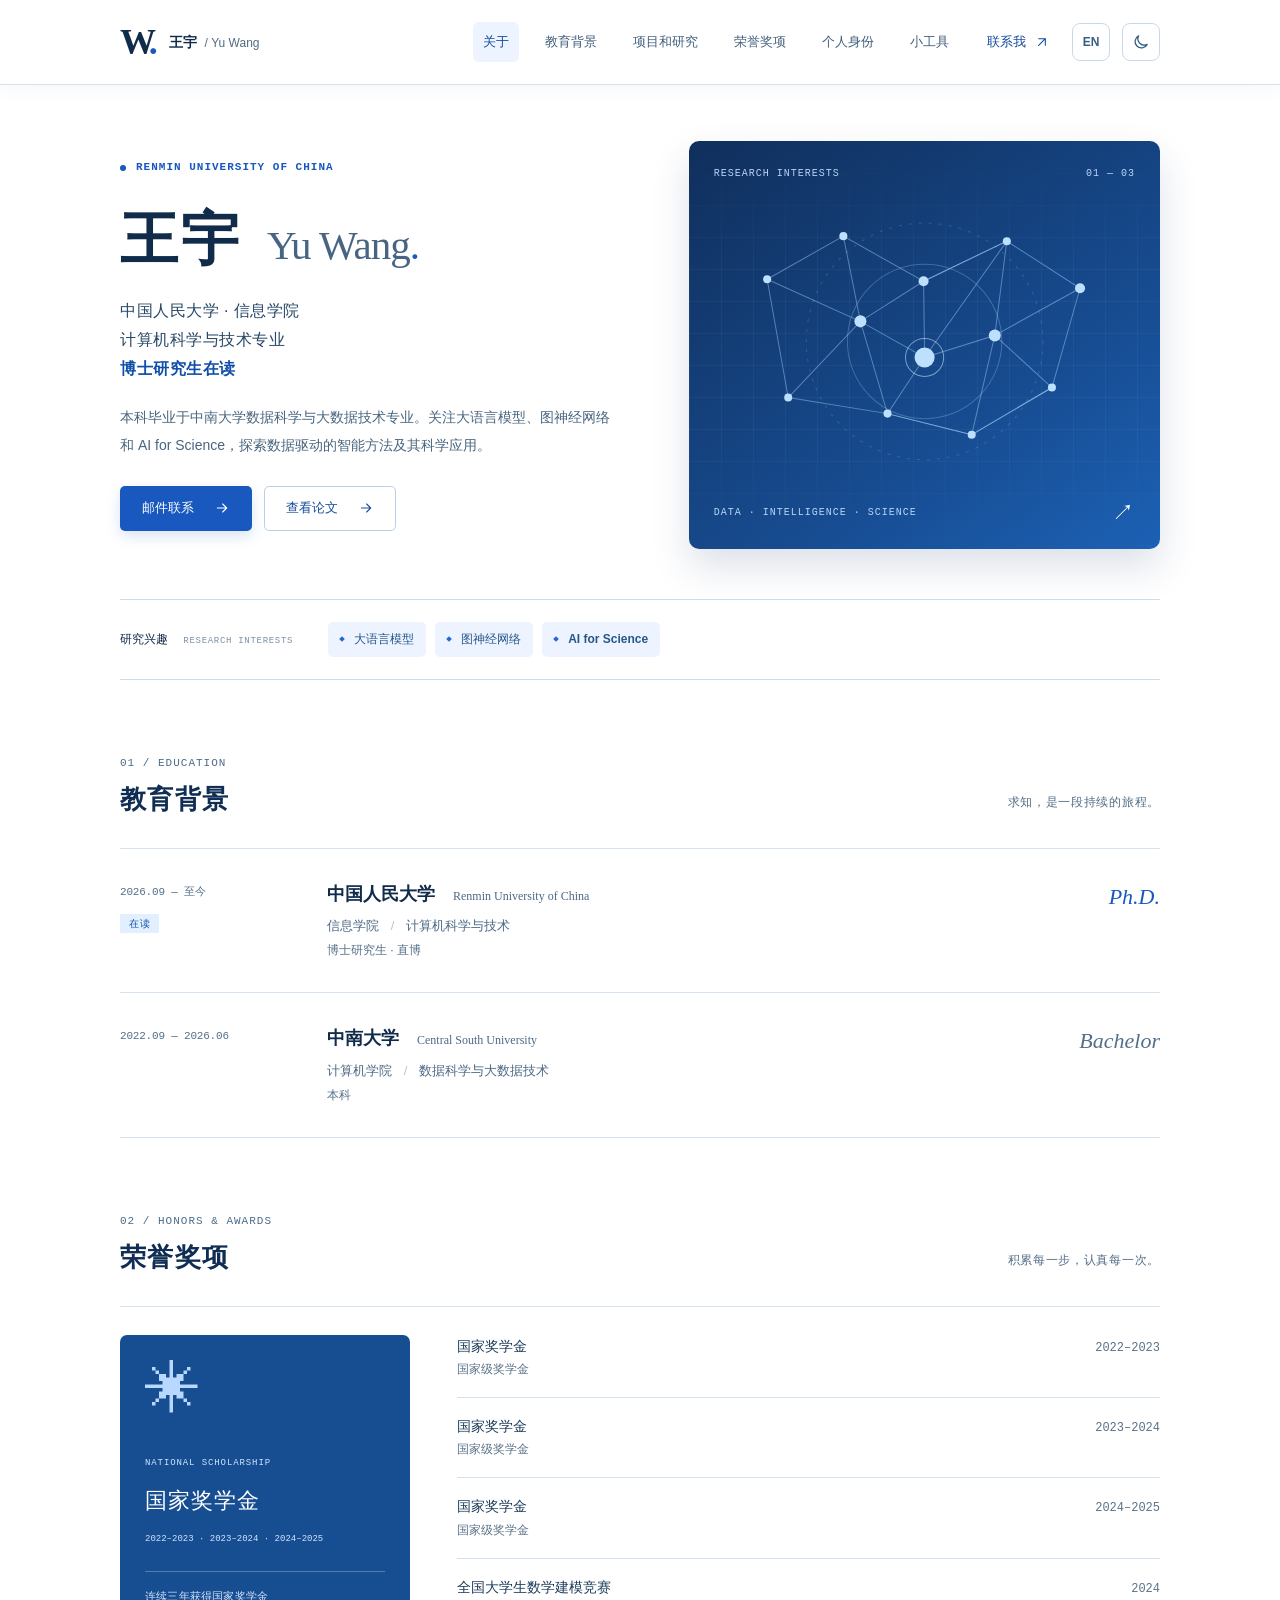
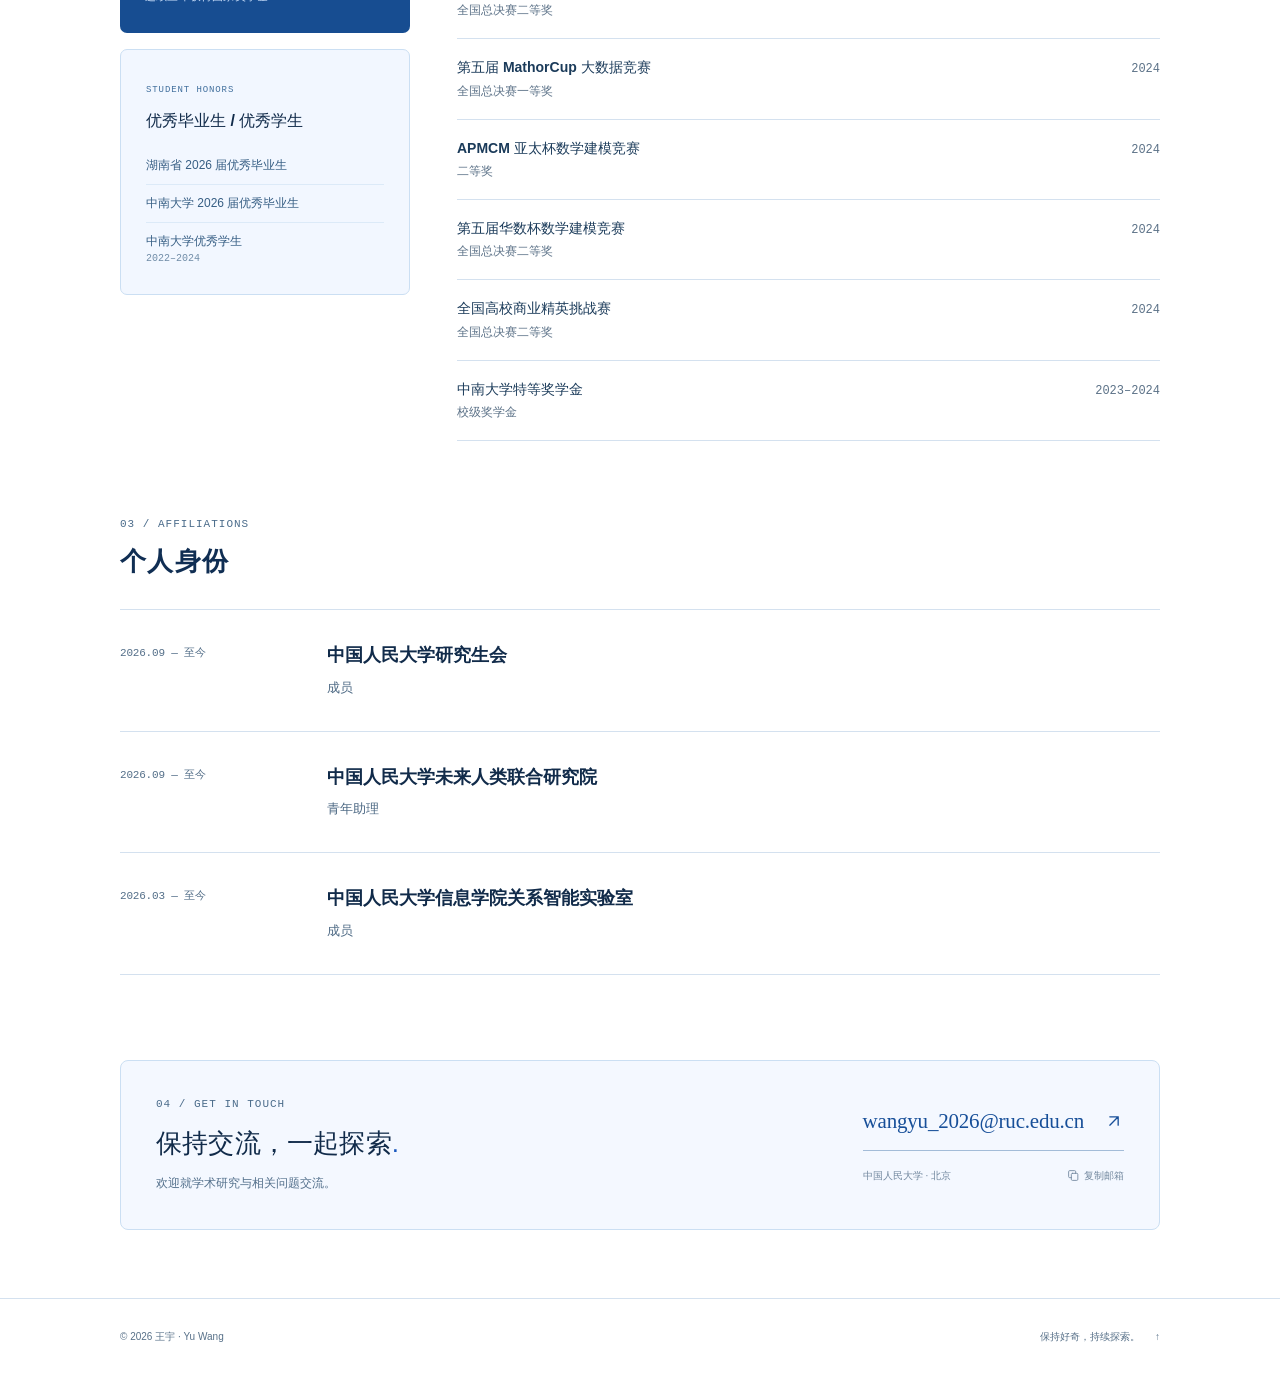
==== commit a65f7b06: "Move affiliations after honors" ====
--- a/index.html
+++ b/index.html
@@ -37,10 +37,10 @@
       <button class="menu-toggle" aria-label="打开导航" aria-controls="site-nav" aria-expanded="false"><span></span><span></span></button>
       <nav id="site-nav" class="site-nav" aria-label="主导航">
         <a href="#about" aria-current="location">关于</a>
-        <a href="#affiliations">个人身份</a>
         <a href="#education">教育背景</a>
         <a href="/research/">项目和研究</a>
         <a href="#honors">荣誉奖项</a>
+        <a href="#affiliations">个人身份</a>
         <a href="/tools/">小工具</a>
         <a class="nav-contact" href="#contact">联系我 <svg class="icon"><use href="#icon-external"/></svg></a>
       </nav>
@@ -78,26 +78,8 @@
       <ul><li>大语言模型</li><li>图神经网络</li><li>AI for Science</li></ul>
     </div>
 
-    <section id="affiliations" class="content-section" aria-labelledby="affiliations-title">
-      <div class="section-heading"><div><span class="section-number">01 / AFFILIATIONS</span><h2 id="affiliations-title">个人身份</h2></div></div>
-      <ul class="education-list">
-        <li class="education-item">
-          <div class="education-date">2026.09 — 至今</div>
-          <div class="education-detail"><h3>中国人民大学研究生会</h3><p>成员</p></div>
-        </li>
-        <li class="education-item">
-          <div class="education-date">2026.09 — 至今</div>
-          <div class="education-detail"><h3>中国人民大学未来人类联合研究院</h3><p>青年助理</p></div>
-        </li>
-        <li class="education-item">
-          <div class="education-date">2026.03 — 至今</div>
-          <div class="education-detail"><h3>中国人民大学信息学院关系智能实验室</h3><p>成员</p></div>
-        </li>
-      </ul>
-    </section>
-
     <section id="education" class="content-section" aria-labelledby="education-title">
-      <div class="section-heading"><div><span class="section-number">02 / EDUCATION</span><h2 id="education-title">教育背景</h2></div><span class="section-aside">求知，是一段持续的旅程。</span></div>
+      <div class="section-heading"><div><span class="section-number">01 / EDUCATION</span><h2 id="education-title">教育背景</h2></div><span class="section-aside">求知，是一段持续的旅程。</span></div>
       <div class="education-list">
         <article class="education-item current-education">
           <div class="education-date"><span>2026.09 — 至今</span><span class="current-tag">在读</span></div>
@@ -113,7 +95,7 @@
     </section>
 
     <section id="honors" class="content-section" aria-labelledby="honors-title">
-      <div class="section-heading"><div><span class="section-number">03 / HONORS &amp; AWARDS</span><h2 id="honors-title">荣誉奖项</h2></div><span class="section-aside">积累每一步，认真每一次。</span></div>
+      <div class="section-heading"><div><span class="section-number">02 / HONORS &amp; AWARDS</span><h2 id="honors-title">荣誉奖项</h2></div><span class="section-aside">积累每一步，认真每一次。</span></div>
       <div class="honors-layout">
         <div class="honors-cards">
           <div class="scholarship-highlight">
@@ -135,6 +117,24 @@
       </div>
     </section>
 
+    <section id="affiliations" class="content-section" aria-labelledby="affiliations-title">
+      <div class="section-heading"><div><span class="section-number">03 / AFFILIATIONS</span><h2 id="affiliations-title">个人身份</h2></div></div>
+      <ul class="education-list">
+        <li class="education-item">
+          <div class="education-date">2026.09 — 至今</div>
+          <div class="education-detail"><h3>中国人民大学研究生会</h3><p>成员</p></div>
+        </li>
+        <li class="education-item">
+          <div class="education-date">2026.09 — 至今</div>
+          <div class="education-detail"><h3>中国人民大学未来人类联合研究院</h3><p>青年助理</p></div>
+        </li>
+        <li class="education-item">
+          <div class="education-date">2026.03 — 至今</div>
+          <div class="education-detail"><h3>中国人民大学信息学院关系智能实验室</h3><p>成员</p></div>
+        </li>
+      </ul>
+    </section>
+
     <section id="contact" class="contact-section" aria-labelledby="contact-title">
       <div class="contact-copy"><span class="section-number">04 / GET IN TOUCH</span><h2 id="contact-title">保持交流，一起探索<span>.</span></h2><p>欢迎就学术研究与相关问题交流。</p></div>
       <div class="contact-details"><a class="contact-email" href="mailto:wangyu_2026@ruc.edu.cn">wangyu_2026@ruc.edu.cn <svg class="icon"><use href="#icon-external"/></svg></a><div class="contact-links"><span>中国人民大学 · 北京</span><button class="copy-email" type="button" hidden><svg class="icon small-icon"><use href="#icon-copy"/></svg><span>复制邮箱</span></button></div></div>
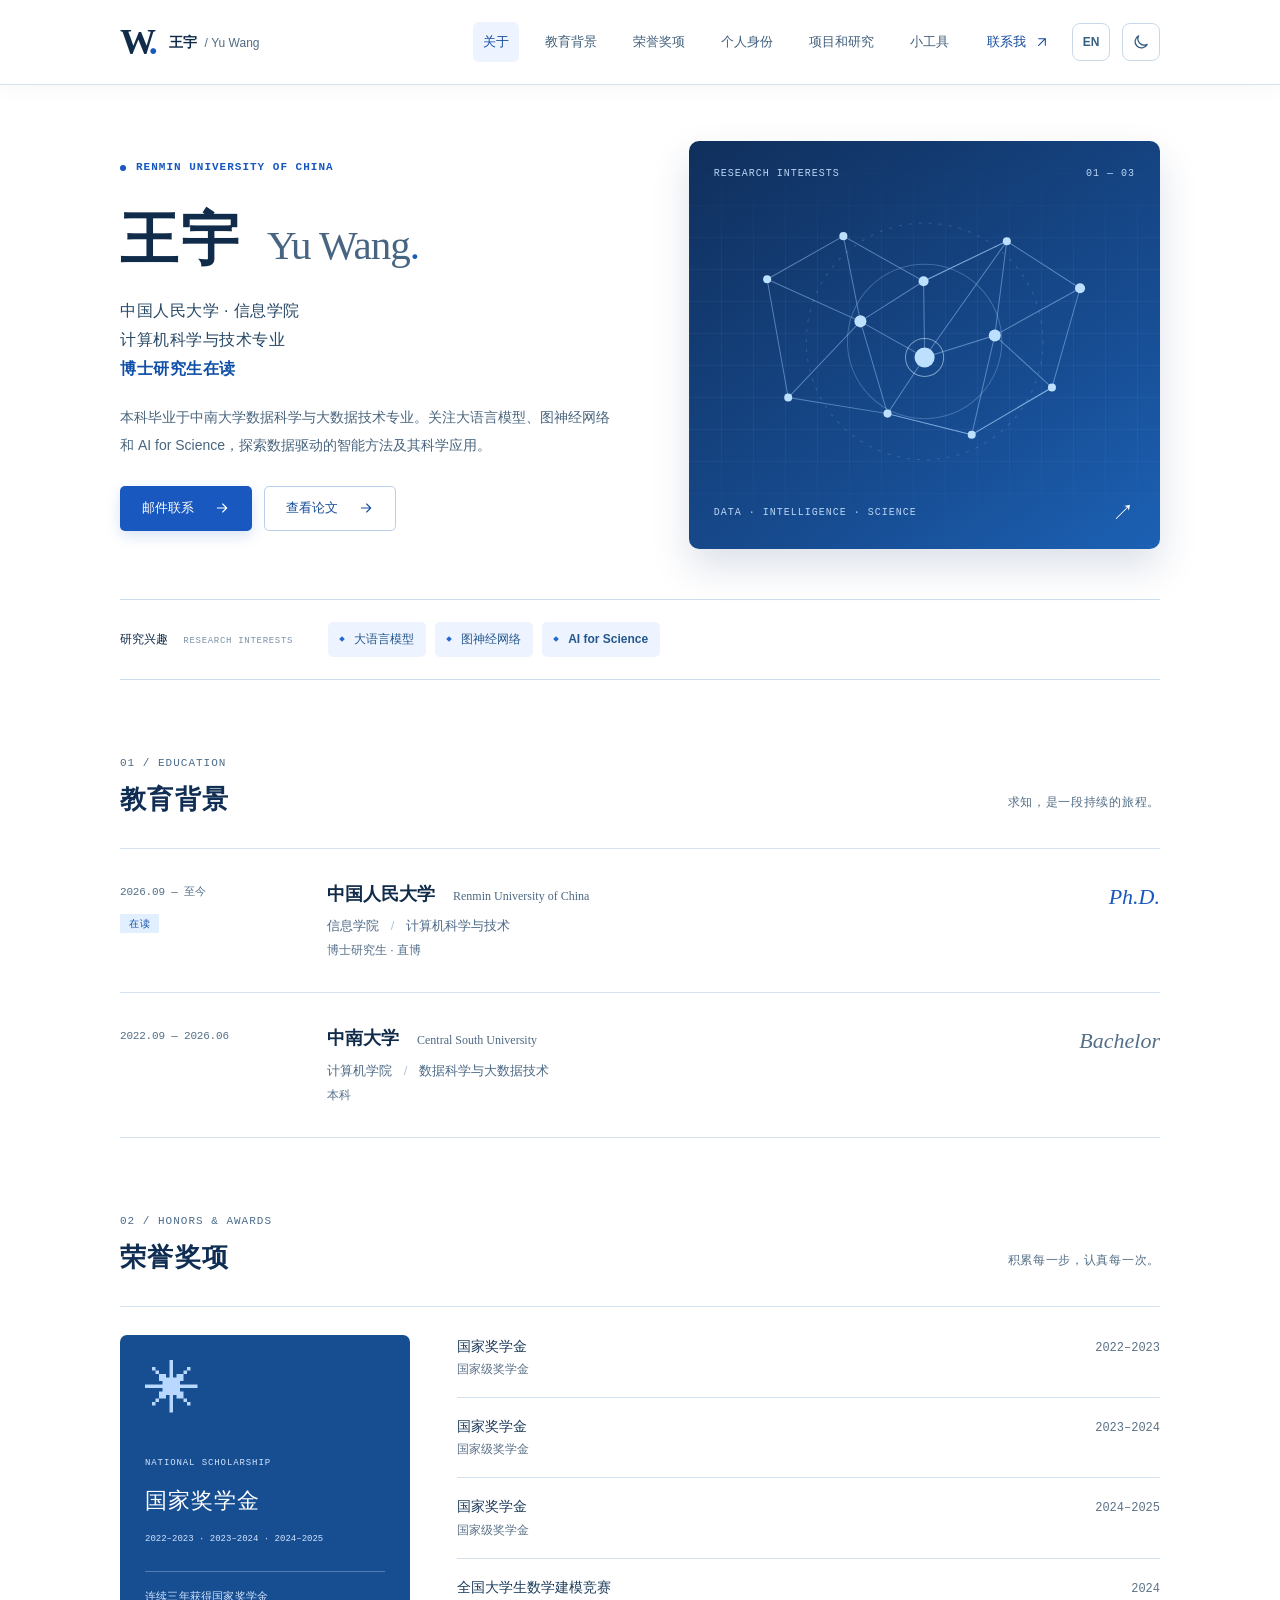
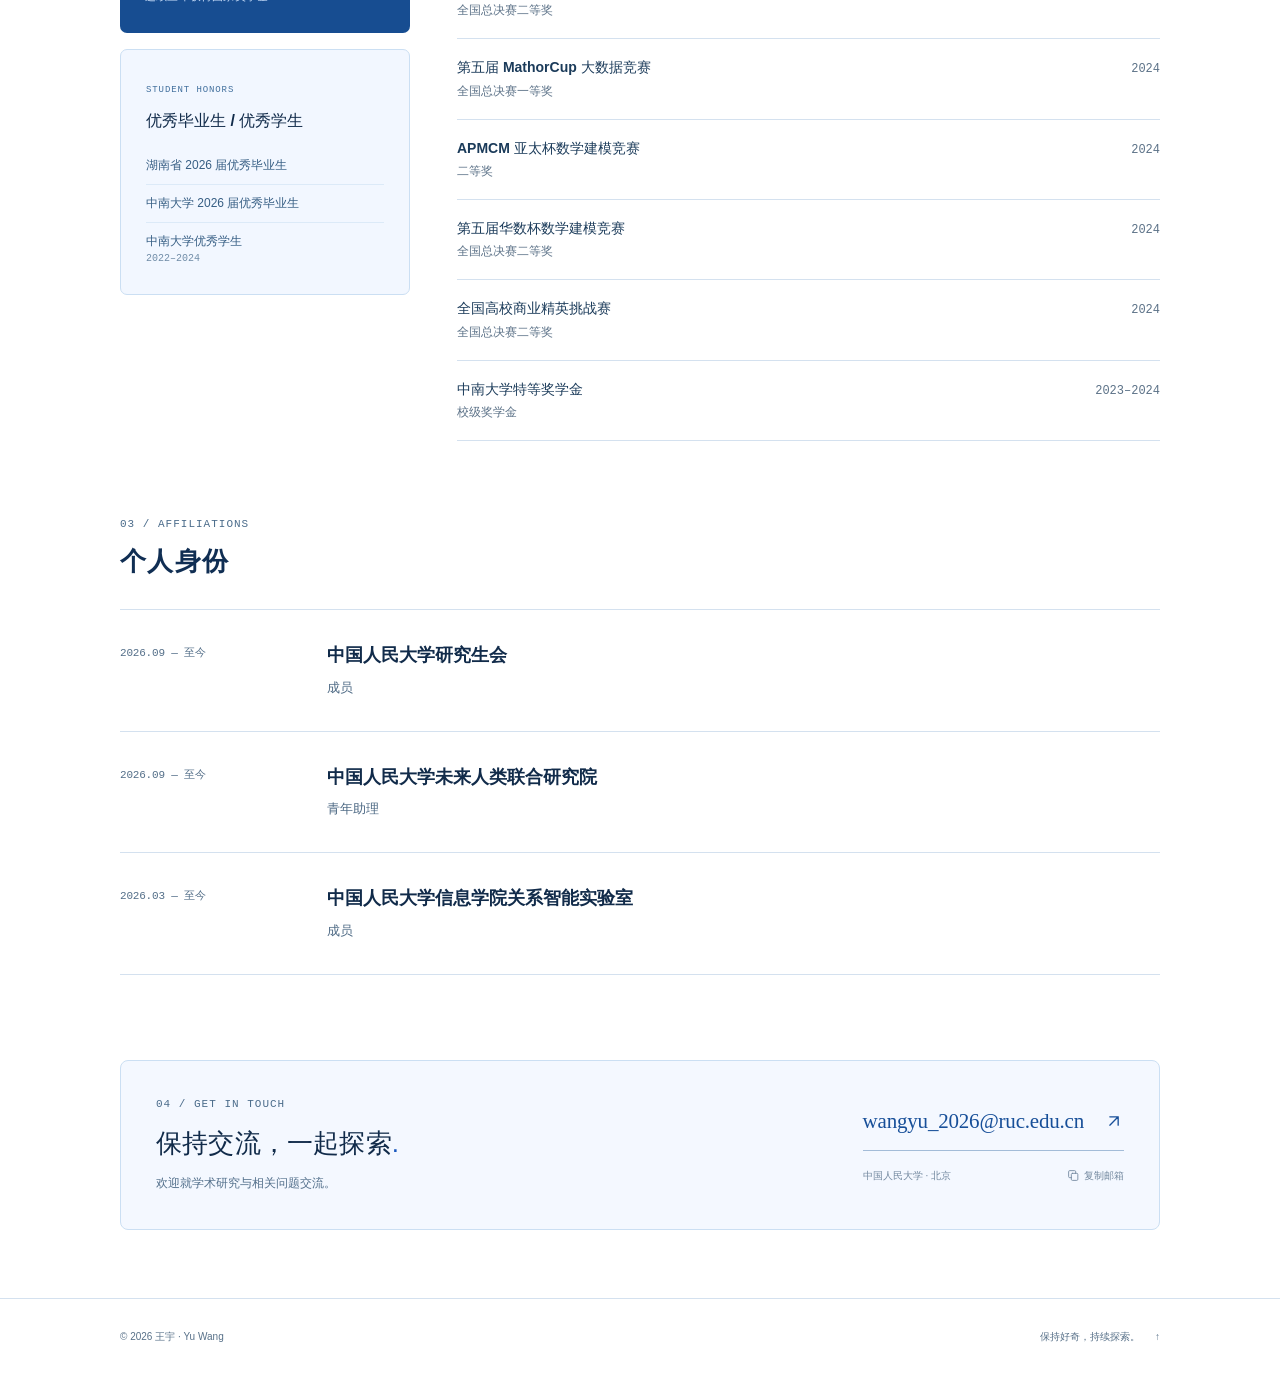
==== commit e177a865: "Reorder site navigation" ====
--- a/index.html
+++ b/index.html
@@ -38,9 +38,9 @@
       <nav id="site-nav" class="site-nav" aria-label="主导航">
         <a href="#about" aria-current="location">关于</a>
         <a href="#education">教育背景</a>
-        <a href="/research/">项目和研究</a>
         <a href="#honors">荣誉奖项</a>
         <a href="#affiliations">个人身份</a>
+        <a href="/research/">项目和研究</a>
         <a href="/tools/">小工具</a>
         <a class="nav-contact" href="#contact">联系我 <svg class="icon"><use href="#icon-external"/></svg></a>
       </nav>
